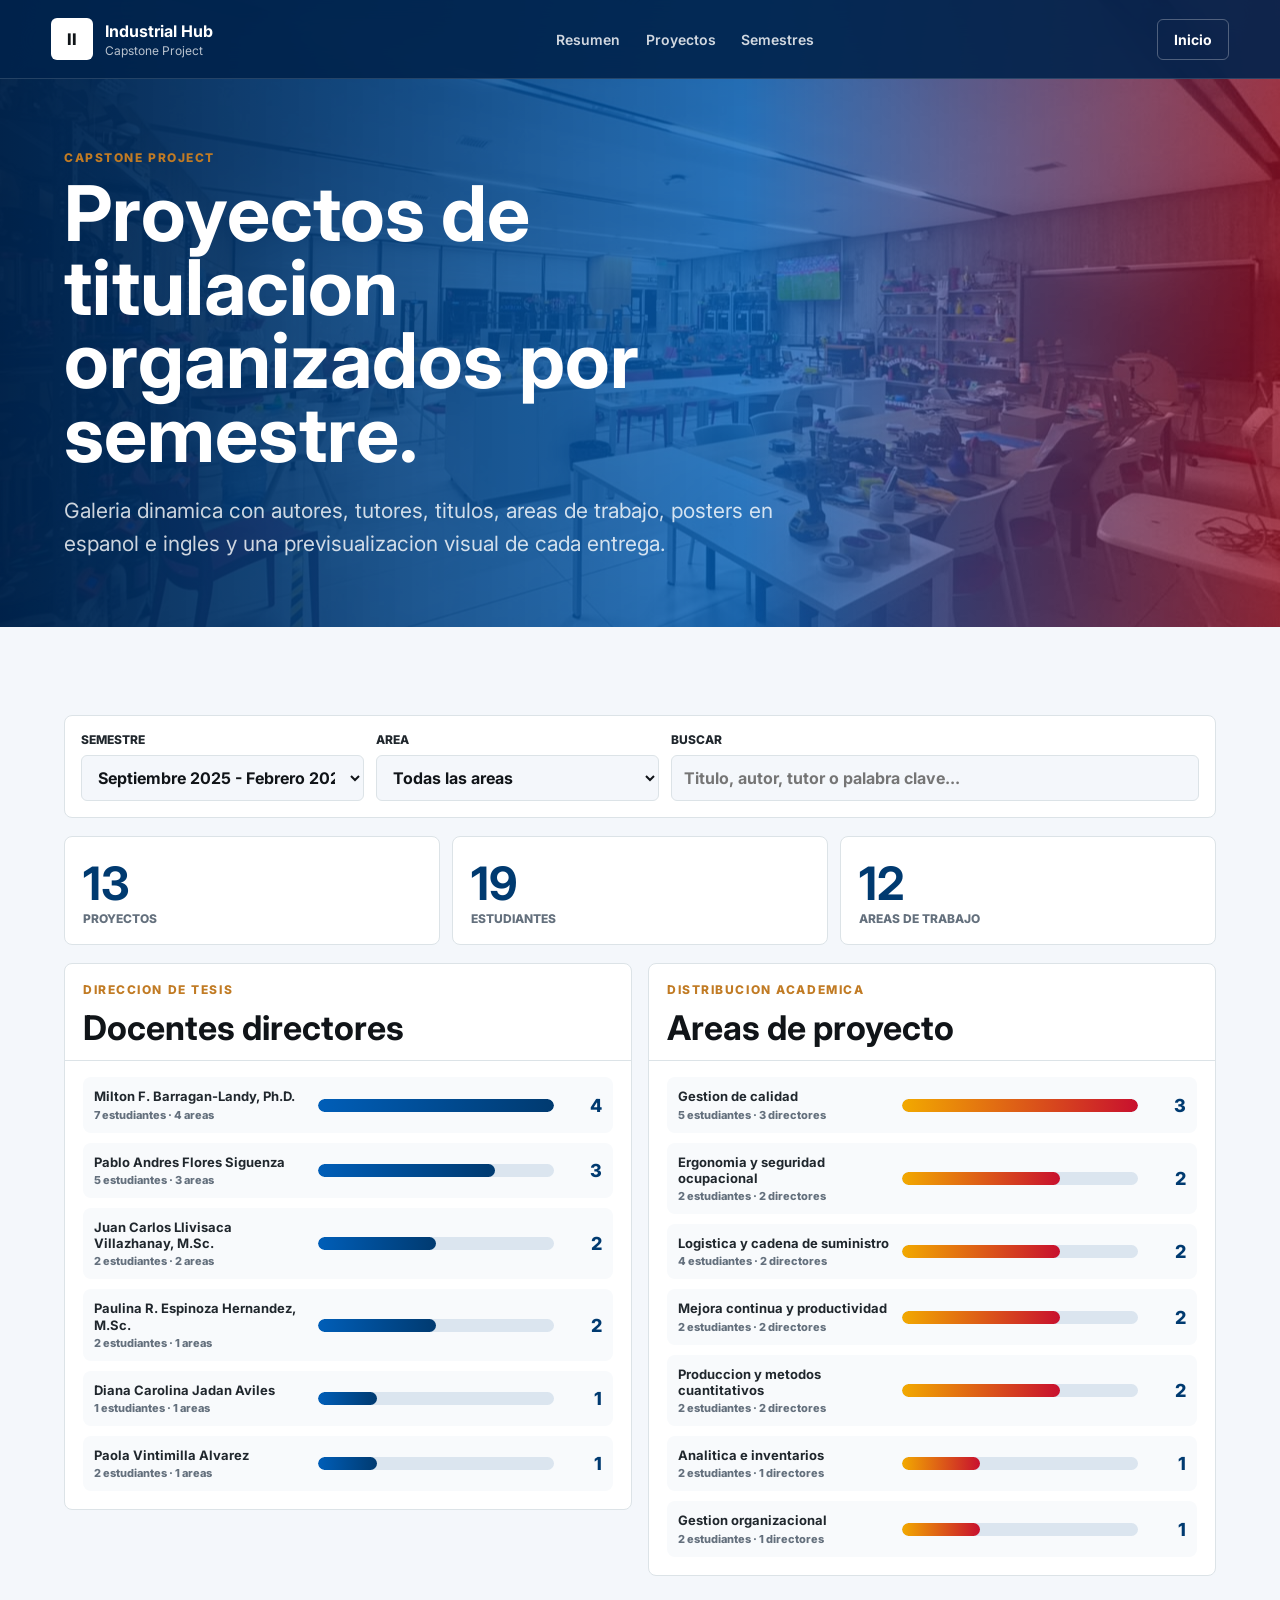
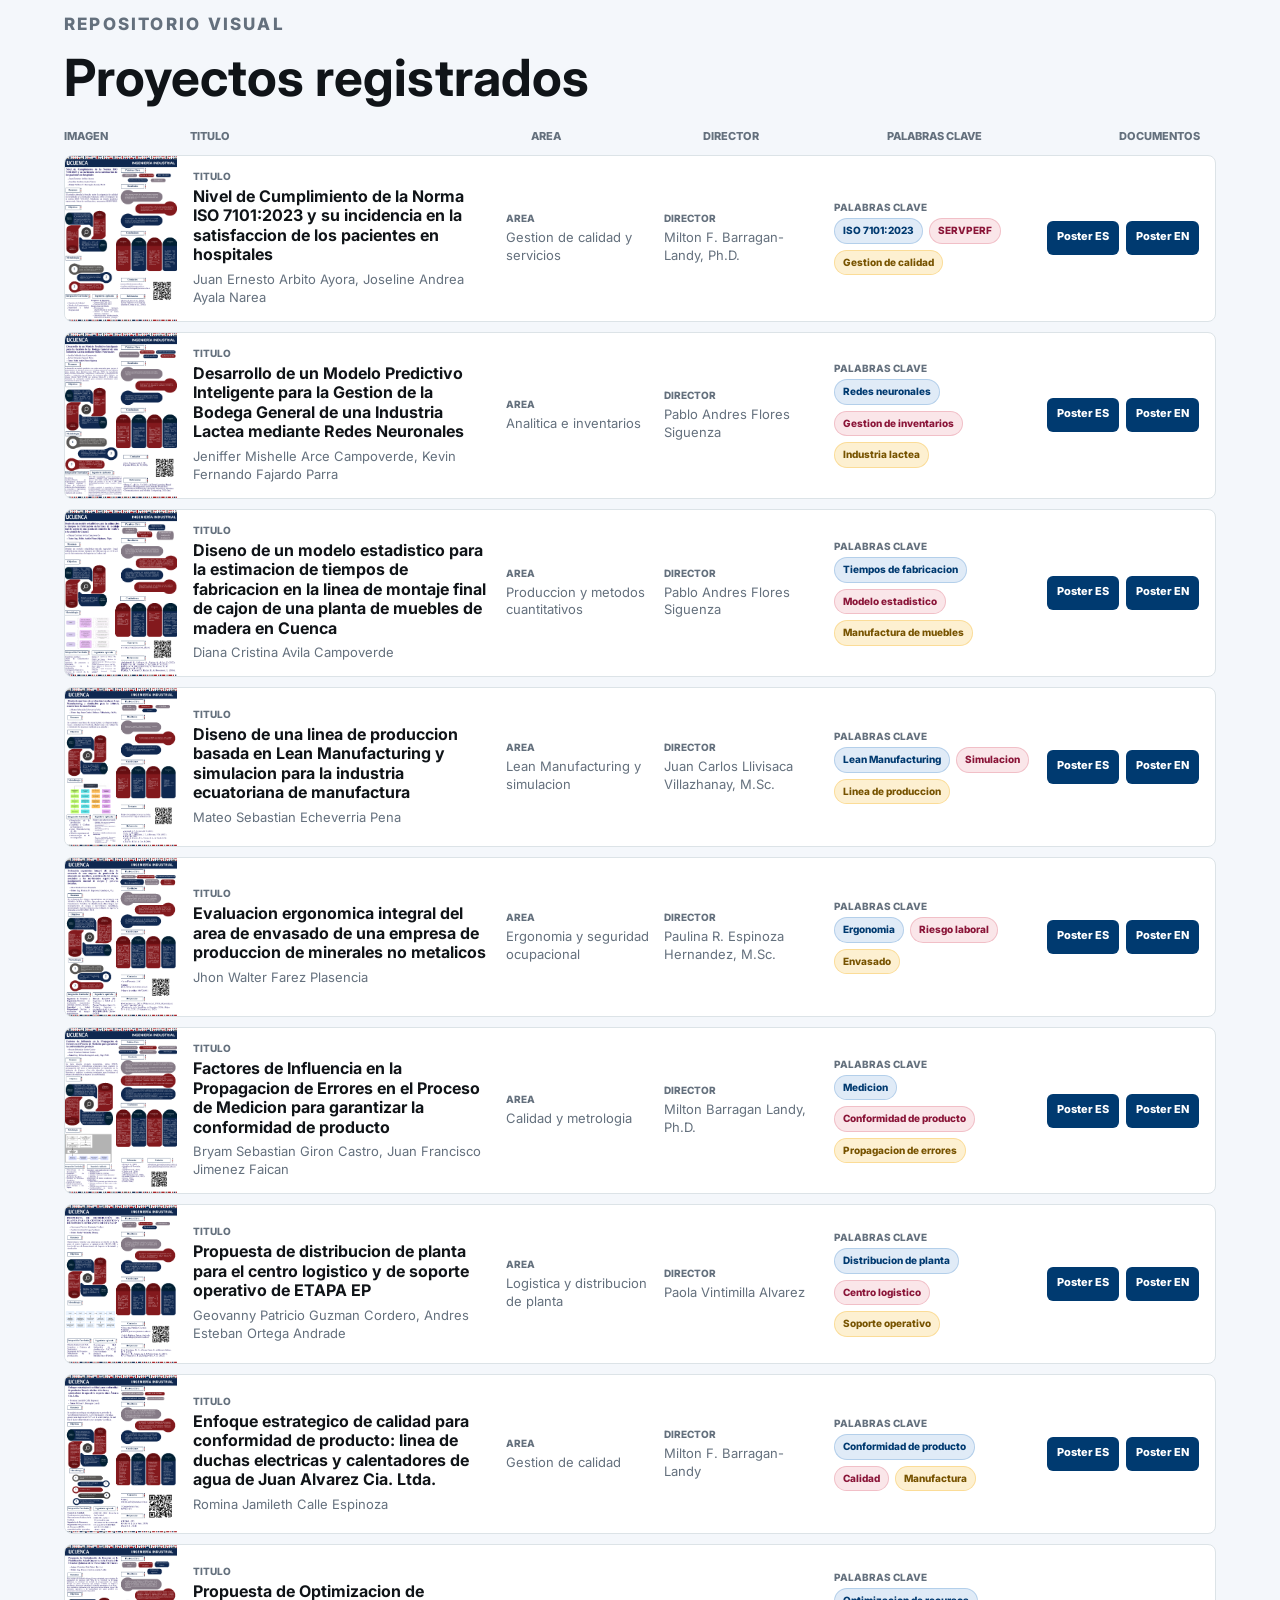
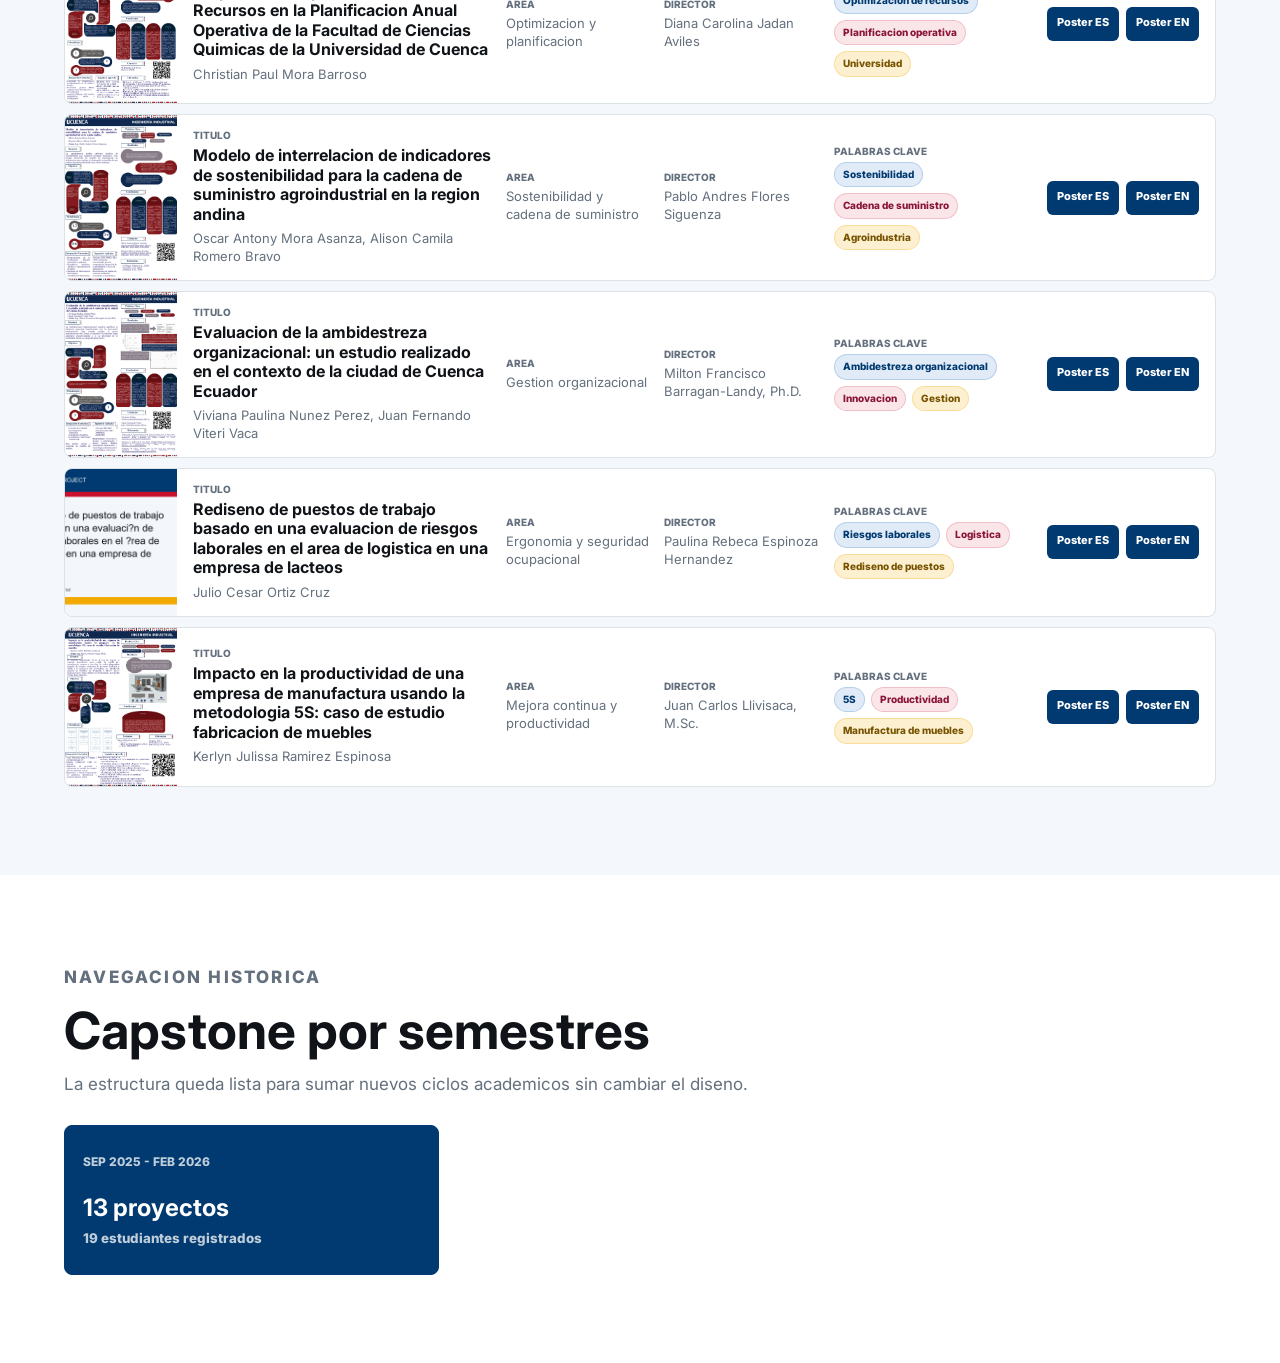
==== capstone.html @ a2d190fd "Add files via upload" ====
<!doctype html>
<html lang="es">
  <head>
    <meta charset="UTF-8" />
    <meta name="viewport" content="width=device-width, initial-scale=1.0" />
    <title>Capstone Project | Industrial Hub</title>
    <link rel="preconnect" href="https://fonts.googleapis.com" />
    <link rel="preconnect" href="https://fonts.gstatic.com" crossorigin />
    <link
      href="https://fonts.googleapis.com/css2?family=Inter:wght@400;500;600;700;800&display=swap"
      rel="stylesheet"
    />
    <link rel="stylesheet" href="styles.css" />
  </head>
  <body class="capstone-page">
    <header class="site-header capstone-header">
      <a class="brand" href="index.html" aria-label="Volver al inicio">
        <span class="brand-mark">II</span>
        <span>
          <strong>Industrial Hub</strong>
          <small>Capstone Project</small>
        </span>
      </a>

      <nav class="main-nav" aria-label="Navegacion de capstone">
        <a href="#resumen">Resumen</a>
        <a href="#proyectos">Proyectos</a>
        <a href="#semestres">Semestres</a>
      </nav>

      <a class="header-action" href="index.html">Inicio</a>
    </header>

    <main>
      <section class="capstone-hero" id="resumen">
        <div>
          <p class="kicker">Capstone Project</p>
          <h1>Proyectos de titulacion organizados por semestre.</h1>
          <p>
            Galeria dinamica con autores, tutores, titulos, areas de trabajo,
            posters en espanol e ingles y una previsualizacion visual de cada entrega.
          </p>
        </div>
      </section>

      <section class="capstone-section" id="proyectos">
        <div class="capstone-toolbar" aria-label="Filtros de Capstone Project">
          <label>
            <span>Semestre</span>
            <select id="capstoneSemester"></select>
          </label>
          <label>
            <span>Area</span>
            <select id="capstoneArea"></select>
          </label>
          <label>
            <span>Buscar</span>
            <input id="capstoneSearch" type="search" placeholder="Titulo, autor, tutor o palabra clave..." />
          </label>
        </div>

        <div class="capstone-metrics">
          <article>
            <strong id="capstoneProjectCount"></strong>
            <span>proyectos</span>
          </article>
          <article>
            <strong id="capstoneAuthorCount"></strong>
            <span>estudiantes</span>
          </article>
          <article>
            <strong id="capstoneAreaCount"></strong>
            <span>areas de trabajo</span>
          </article>
        </div>

        <article class="capstone-featured" id="capstoneFeatured"></article>

        <div class="section-heading compact">
          <p class="kicker">Repositorio visual</p>
          <h2>Proyectos registrados</h2>
        </div>
        <div class="capstone-grid" id="capstoneGrid"></div>
      </section>

      <section class="capstone-semesters-section" id="semestres">
        <div class="section-heading compact">
          <p class="kicker">Navegacion historica</p>
          <h2>Capstone por semestres</h2>
          <p>La estructura queda lista para sumar nuevos ciclos academicos sin cambiar el diseno.</p>
        </div>
        <div class="capstone-semester-rail" id="capstoneSemesters"></div>
      </section>
    </main>

    <dialog class="capstone-dialog" id="capstonePreviewDialog" aria-label="Previsualizacion de proyecto">
      <button type="button" class="capstone-dialog__close" id="capstonePreviewClose" aria-label="Cerrar">x</button>
      <img id="capstonePreviewImage" alt="" />
      <div>
        <h3 id="capstonePreviewTitle"></h3>
        <p id="capstonePreviewAuthors"></p>
        <div class="capstone-docs" id="capstonePreviewLinks"></div>
      </div>
    </dialog>

    <script src="capstone-data.js"></script>
    <script src="capstone-page.js"></script>
  </body>
</html>
---- styles.css ----
:root {
  --ink: #101418;
  --muted: #64707d;
  --line: #dce3e7;
  --paper: #f6f8f7;
  --white: #ffffff;
  --teal: #0f766e;
  --teal-dark: #0b4f4a;
  --amber: #c17b24;
  --graphite: #20272d;
  --shadow: 0 18px 55px rgba(11, 22, 30, 0.12);
}

* {
  box-sizing: border-box;
}

html {
  scroll-behavior: smooth;
}

body {
  margin: 0;
  font-family: Inter, system-ui, -apple-system, BlinkMacSystemFont, "Segoe UI", sans-serif;
  color: var(--ink);
  background: var(--paper);
}

a {
  color: inherit;
  text-decoration: none;
}

.site-header {
  position: fixed;
  z-index: 20;
  top: 0;
  left: 0;
  right: 0;
  display: flex;
  align-items: center;
  justify-content: space-between;
  gap: 24px;
  padding: 18px clamp(20px, 4vw, 56px);
  color: var(--white);
  background: rgba(12, 18, 22, 0.62);
  border-bottom: 1px solid rgba(255, 255, 255, 0.14);
  backdrop-filter: blur(18px);
}

.brand {
  display: inline-flex;
  align-items: center;
  gap: 12px;
  min-width: max-content;
}

.brand-mark {
  display: grid;
  place-items: center;
  width: 42px;
  height: 42px;
  font-weight: 800;
  color: var(--ink);
  background: var(--white);
  border-radius: 6px;
}

.brand strong,
.brand small {
  display: block;
}

.brand small {
  margin-top: 2px;
  color: rgba(255, 255, 255, 0.72);
  font-size: 12px;
}

.main-nav {
  display: flex;
  align-items: center;
  gap: clamp(14px, 2vw, 30px);
  font-size: 14px;
  font-weight: 600;
  color: rgba(255, 255, 255, 0.82);
}

.main-nav a:hover,
.header-action:hover {
  color: var(--white);
}

.header-action {
  padding: 11px 16px;
  border: 1px solid rgba(255, 255, 255, 0.28);
  border-radius: 6px;
  font-size: 14px;
  font-weight: 700;
}

.hero {
  position: relative;
  min-height: 92vh;
  display: grid;
  align-items: center;
  overflow: hidden;
  color: var(--white);
}

.hero-image,
.hero-overlay {
  position: absolute;
  inset: 0;
}

.hero-image {
  width: 100%;
  height: 100%;
  object-fit: cover;
}

.hero-overlay {
  background:
    linear-gradient(90deg, rgba(4, 10, 13, 0.92) 0%, rgba(9, 18, 21, 0.76) 42%, rgba(9, 18, 21, 0.2) 100%),
    linear-gradient(0deg, rgba(4, 10, 13, 0.55) 0%, rgba(4, 10, 13, 0) 42%);
}

.hero-content {
  position: relative;
  z-index: 2;
  width: min(760px, calc(100% - 40px));
  margin-left: clamp(20px, 7vw, 96px);
  padding-top: 84px;
}

.kicker {
  margin: 0 0 12px;
  color: var(--amber);
  font-size: 12px;
  font-weight: 800;
  letter-spacing: 0.13em;
  text-transform: uppercase;
}

h1,
h2,
h3,
p {
  margin-top: 0;
}

h1 {
  max-width: 720px;
  margin-bottom: 22px;
  font-size: clamp(44px, 6vw, 78px);
  line-height: 0.96;
  letter-spacing: 0;
}

.hero-copy {
  max-width: 620px;
  margin-bottom: 34px;
  color: rgba(255, 255, 255, 0.82);
  font-size: clamp(17px, 2vw, 21px);
  line-height: 1.6;
}

.search-panel {
  width: min(650px, 100%);
  padding: 18px;
  background: rgba(255, 255, 255, 0.12);
  border: 1px solid rgba(255, 255, 255, 0.2);
  border-radius: 8px;
  box-shadow: var(--shadow);
  backdrop-filter: blur(16px);
}

.search-panel label {
  display: block;
  margin-bottom: 10px;
  font-size: 13px;
  font-weight: 800;
  color: rgba(255, 255, 255, 0.76);
}

.search-row {
  display: grid;
  grid-template-columns: 1fr 52px;
  gap: 10px;
}

.search-row input,
.search-row button {
  min-height: 52px;
  border: 0;
  border-radius: 6px;
}

.search-row input {
  width: 100%;
  padding: 0 16px;
  color: var(--ink);
  font: inherit;
}

.search-row button {
  display: grid;
  place-items: center;
  color: var(--white);
  background: var(--teal);
  cursor: pointer;
}

.search-row button span {
  font-size: 27px;
  line-height: 1;
}

.metrics-band {
  display: grid;
  grid-template-columns: repeat(4, 1fr);
  background: var(--white);
  border-bottom: 1px solid var(--line);
}

.metrics-band article {
  padding: 28px clamp(18px, 3vw, 44px);
  border-right: 1px solid var(--line);
}

.metrics-band strong {
  display: block;
  margin-bottom: 6px;
  font-size: clamp(26px, 3vw, 38px);
}

.metrics-band span {
  color: var(--muted);
  font-size: 14px;
  font-weight: 600;
}

.section-wrap,
.faculty-section,
.areas-section,
.research-band,
.contribute {
  padding: clamp(70px, 9vw, 118px) clamp(20px, 5vw, 72px);
}

.section-heading {
  max-width: 760px;
  margin-bottom: 34px;
}

.section-heading.compact {
  margin-bottom: 26px;
}

.section-heading h2,
.research-band h2,
.contribute h2 {
  margin-bottom: 14px;
  font-size: clamp(32px, 4vw, 54px);
  line-height: 1.02;
  letter-spacing: 0;
}

.section-heading p,
.research-band p {
  color: var(--muted);
  font-size: 17px;
  line-height: 1.7;
}

.filter-bar {
  display: flex;
  flex-wrap: wrap;
  gap: 10px;
  margin-bottom: 24px;
}

.filter {
  min-height: 42px;
  padding: 0 16px;
  color: var(--graphite);
  background: var(--white);
  border: 1px solid var(--line);
  border-radius: 6px;
  font: inherit;
  font-weight: 700;
  cursor: pointer;
}

.filter.active {
  color: var(--white);
  background: var(--teal-dark);
  border-color: var(--teal-dark);
}

.resource-grid {
  display: grid;
  grid-template-columns: repeat(3, minmax(0, 1fr));
  gap: 18px;
}

.resource-card,
.timeline article {
  background: var(--white);
  border: 1px solid var(--line);
  border-radius: 8px;
}

.resource-card {
  display: flex;
  flex-direction: column;
  min-height: 258px;
  padding: 22px;
  transition: transform 160ms ease, box-shadow 160ms ease;
}

.resource-card:hover {
  transform: translateY(-3px);
  box-shadow: var(--shadow);
}

.resource-meta {
  display: flex;
  justify-content: space-between;
  gap: 10px;
  margin-bottom: 22px;
  color: var(--muted);
  font-size: 12px;
  font-weight: 800;
  text-transform: uppercase;
}

.resource-card h3 {
  margin-bottom: 12px;
  font-size: 21px;
  line-height: 1.2;
}

.resource-card p {
  margin-bottom: 22px;
  color: var(--muted);
  line-height: 1.55;
}

.resource-card a {
  margin-top: auto;
  color: var(--teal-dark);
  font-weight: 800;
}

.areas-section {
  background: #172027;
  color: var(--white);
}

.areas-section .section-heading > p:not(.kicker) {
  max-width: 820px;
  color: rgba(255, 255, 255, 0.72);
}

.areas-section .kicker {
  color: var(--amber);
}

.areas-shell {
  display: grid;
  grid-template-columns: minmax(250px, 0.34fr) minmax(0, 1fr);
  gap: 18px;
  align-items: stretch;
}

.area-tabs {
  display: grid;
  gap: 10px;
}

.area-tab {
  display: grid;
  grid-template-columns: 42px 1fr;
  gap: 4px 12px;
  align-items: center;
  min-height: 72px;
  padding: 14px;
  color: rgba(255, 255, 255, 0.72);
  background: rgba(255, 255, 255, 0.06);
  border: 1px solid rgba(255, 255, 255, 0.13);
  border-radius: 8px;
  font: inherit;
  text-align: left;
  cursor: pointer;
}

.area-tab span {
  grid-row: span 2;
  display: grid;
  place-items: center;
  width: 42px;
  height: 42px;
  color: var(--ink);
  background: var(--amber);
  border-radius: 6px;
  font-weight: 800;
}

.area-tab strong {
  color: var(--white);
  font-size: 14px;
  line-height: 1.2;
}

.area-tab small {
  color: rgba(255, 255, 255, 0.58);
  font-size: 12px;
  font-weight: 800;
}

.area-tab[aria-pressed="true"] {
  background: var(--white);
  border-color: var(--white);
}

.area-tab[aria-pressed="true"] strong {
  color: var(--ink);
}

.area-tab[aria-pressed="true"] small {
  color: var(--muted);
}

.area-tab--blue span,
.area-overview-card--blue > span {
  background: #9cc3e6;
}

.area-tab--green span,
.area-overview-card--green > span {
  background: #93c47d;
}

.area-detail {
  min-height: 100%;
  padding: clamp(22px, 3vw, 34px);
  color: var(--ink);
  background: var(--white);
  border-radius: 8px;
  box-shadow: var(--shadow);
}

.area-detail__header {
  display: grid;
  grid-template-columns: 58px 1fr;
  gap: 18px;
  align-items: start;
  margin-bottom: 22px;
}

.area-detail__header > span {
  display: grid;
  place-items: center;
  width: 58px;
  height: 58px;
  color: var(--white);
  background: var(--teal-dark);
  border-radius: 8px;
  font-size: 20px;
  font-weight: 800;
}

.area-detail h3 {
  margin-bottom: 10px;
  font-size: clamp(27px, 3vw, 42px);
  line-height: 1.05;
}

.area-detail p {
  margin-bottom: 0;
  color: var(--muted);
  font-size: 16px;
  line-height: 1.6;
}

.area-stats {
  display: grid;
  grid-template-columns: repeat(2, minmax(0, 1fr));
  gap: 12px;
  margin-bottom: 24px;
}

.area-stats div {
  padding: 16px;
  background: var(--paper);
  border: 1px solid var(--line);
  border-radius: 8px;
}

.area-stats strong,
.area-stats span {
  display: block;
}

.area-stats strong {
  margin-bottom: 4px;
  font-size: 30px;
}

.area-stats span {
  color: var(--muted);
  font-size: 13px;
  font-weight: 800;
  text-transform: uppercase;
}

.area-content-grid {
  display: grid;
  grid-template-columns: minmax(0, 1.15fr) minmax(240px, 0.85fr);
  gap: 16px;
}

.area-panel {
  padding: 18px;
  background: var(--paper);
  border: 1px solid var(--line);
  border-radius: 8px;
}

.area-panel h4 {
  margin: 0 0 14px;
  font-size: 14px;
  text-transform: uppercase;
}

.course-list {
  display: grid;
  gap: 9px;
  max-height: 420px;
  overflow: auto;
  padding-right: 4px;
}

.course-item {
  display: grid;
  grid-template-columns: 74px 1fr;
  gap: 10px;
  align-items: center;
  padding: 12px;
  background: var(--white);
  border: 1px solid var(--line);
  border-radius: 6px;
}

.course-item span {
  color: var(--teal-dark);
  font-size: 12px;
  font-weight: 800;
  text-transform: uppercase;
}

.course-item strong {
  font-size: 14px;
  line-height: 1.3;
}

.teacher-list {
  display: flex;
  flex-wrap: wrap;
  gap: 9px;
}

.teacher-chip {
  padding: 9px 11px;
  color: var(--teal-dark);
  background: rgba(15, 118, 110, 0.1);
  border: 1px solid rgba(15, 118, 110, 0.18);
  border-radius: 999px;
  font-size: 13px;
  font-weight: 800;
}

.areas-overview {
  display: grid;
  grid-template-columns: repeat(3, minmax(0, 1fr));
  gap: 14px;
  margin-top: 18px;
}

.area-overview-card {
  min-height: 190px;
  padding: 20px;
  color: var(--white);
  background: rgba(255, 255, 255, 0.06);
  border: 1px solid rgba(255, 255, 255, 0.13);
  border-radius: 8px;
}

.area-overview-card > span {
  display: grid;
  place-items: center;
  width: 40px;
  height: 40px;
  margin-bottom: 24px;
  color: var(--ink);
  background: var(--amber);
  border-radius: 6px;
  font-weight: 800;
}

.area-overview-card h3 {
  margin-bottom: 10px;
  font-size: 20px;
  line-height: 1.2;
}

.area-overview-card p {
  margin-bottom: 0;
  color: rgba(255, 255, 255, 0.68);
  font-size: 14px;
  line-height: 1.55;
}

.abet-section {
  padding: clamp(70px, 9vw, 118px) clamp(20px, 5vw, 72px);
  background: var(--white);
}

.abet-section .section-heading > p:not(.kicker) {
  max-width: 820px;
  color: var(--muted);
}

.abet-shell {
  display: grid;
  grid-template-columns: minmax(250px, 0.32fr) minmax(0, 1fr);
  gap: 18px;
  align-items: stretch;
}

.abet-list {
  display: grid;
  gap: 10px;
}

.abet-item {
  display: grid;
  grid-template-columns: 52px 1fr;
  gap: 4px 12px;
  align-items: center;
  min-height: 74px;
  padding: 14px;
  color: var(--graphite);
  background: var(--paper);
  border: 1px solid var(--line);
  border-radius: 8px;
  font: inherit;
  text-align: left;
  cursor: pointer;
}

.abet-item span {
  grid-row: span 2;
  display: grid;
  place-items: center;
  width: 52px;
  height: 44px;
  color: var(--white);
  background: var(--graphite);
  border-radius: 6px;
  font-weight: 800;
}

.abet-item strong {
  font-size: 15px;
  line-height: 1.2;
}

.abet-item small {
  color: var(--muted);
  font-size: 12px;
  font-weight: 800;
}

.abet-item[aria-pressed="true"] {
  color: var(--white);
  background: var(--teal-dark);
  border-color: var(--teal-dark);
}

.abet-item[aria-pressed="true"] span {
  color: var(--ink);
  background: var(--amber);
}

.abet-item[aria-pressed="true"] small {
  color: rgba(255, 255, 255, 0.72);
}

.abet-detail {
  min-height: 100%;
  padding: clamp(22px, 3vw, 34px);
  background: var(--paper);
  border: 1px solid var(--line);
  border-radius: 8px;
}

.abet-detail__eyebrow {
  width: fit-content;
  margin-bottom: 16px;
  padding: 8px 11px;
  color: var(--white);
  background: var(--teal-dark);
  border-radius: 6px;
  font-size: 13px;
  font-weight: 800;
}

.abet-detail h3 {
  margin-bottom: 12px;
  font-size: clamp(30px, 4vw, 52px);
  line-height: 1;
}

.abet-detail > p {
  max-width: 980px;
  margin-bottom: 22px;
  color: var(--muted);
  font-size: 17px;
  line-height: 1.65;
}

.abet-meter {
  display: flex;
  align-items: center;
  justify-content: space-between;
  gap: 16px;
  margin-bottom: 18px;
  padding: 16px 18px;
  color: var(--white);
  background: var(--graphite);
  border-radius: 8px;
}

.abet-meter span {
  font-size: 13px;
  font-weight: 800;
  text-transform: uppercase;
}

.abet-meter strong {
  font-size: 34px;
}

.abet-outcomes {
  display: grid;
  grid-template-columns: repeat(2, minmax(0, 1fr));
  gap: 12px;
}

.abet-outcome-card {
  min-height: 150px;
  padding: 18px;
  background: var(--white);
  border: 1px solid var(--line);
  border-radius: 8px;
}

.abet-outcome-card span {
  display: block;
  margin-bottom: 18px;
  color: var(--amber);
  font-weight: 800;
}

.abet-outcome-card p {
  margin-bottom: 0;
  color: var(--graphite);
  line-height: 1.55;
}

.abet-summary-grid {
  display: grid;
  grid-template-columns: repeat(7, minmax(0, 1fr));
  gap: 10px;
  margin-top: 18px;
}

.abet-summary-card {
  min-height: 142px;
  padding: 16px;
  background: var(--paper);
  border: 1px solid var(--line);
  border-radius: 8px;
}

.abet-summary-card span {
  display: block;
  margin-bottom: 18px;
  color: var(--teal-dark);
  font-weight: 800;
}

.abet-summary-card h3 {
  margin-bottom: 8px;
  font-size: 16px;
  line-height: 1.2;
}

.abet-summary-card p {
  margin-bottom: 0;
  color: var(--muted);
  font-size: 13px;
  font-weight: 700;
  line-height: 1.35;
}

.assessment-section {
  padding: clamp(70px, 9vw, 118px) clamp(20px, 5vw, 72px);
  background: #f3f6fb;
}

.assessment-page {
  --teal: #005eb8;
  --teal-dark: #003a70;
  --amber: #f2a900;
  --abet-red: #c8102e;
  --paper: #f3f6fb;
  --line: #d7e0ea;
  background: #f3f6fb;
}

.assessment-header {
  background: rgba(0, 35, 76, 0.9);
}

.assessment-hero {
  min-height: 56vh;
  display: grid;
  align-items: end;
  padding: 150px clamp(20px, 5vw, 72px) 64px;
  color: var(--white);
  background:
    linear-gradient(90deg, rgba(0, 35, 76, 0.96), rgba(0, 94, 184, 0.78) 58%, rgba(200, 16, 46, 0.62)),
    url("assets/industrial-lab-hero.png") center / cover;
}

.assessment-hero > div {
  max-width: 980px;
}

.assessment-hero h1 {
  max-width: 900px;
  margin-bottom: 20px;
}

.assessment-hero p:not(.kicker) {
  max-width: 760px;
  margin-bottom: 0;
  color: rgba(255, 255, 255, 0.78);
  font-size: clamp(17px, 2vw, 21px);
  line-height: 1.6;
}

.assessment-page-section {
  padding-top: clamp(34px, 5vw, 56px);
}

.assessment-page .assessment-toolbar {
  grid-template-columns: repeat(4, minmax(0, 1fr));
}

.assessment-dashboard--wide {
  grid-template-columns: minmax(0, 1fr) minmax(320px, 0.38fr);
}

.assessment-section .section-heading > p:not(.kicker) {
  max-width: 860px;
  color: var(--muted);
}

.assessment-toolbar {
  display: grid;
  grid-template-columns: repeat(3, minmax(0, 1fr));
  gap: 12px;
  margin-bottom: 18px;
  padding: 16px;
  background: var(--white);
  border: 1px solid var(--line);
  border-radius: 8px;
}

.assessment-toolbar label {
  display: grid;
  gap: 8px;
}

.assessment-toolbar span {
  color: var(--graphite);
  font-size: 12px;
  font-weight: 800;
  text-transform: uppercase;
}

.assessment-toolbar select {
  width: 100%;
  min-height: 46px;
  padding: 0 12px;
  color: var(--ink);
  background: var(--paper);
  border: 1px solid var(--line);
  border-radius: 6px;
  font: inherit;
  font-weight: 700;
}

.assessment-dashboard {
  display: grid;
  grid-template-columns: minmax(0, 1fr) minmax(300px, 0.42fr);
  gap: 18px;
  align-items: start;
}

.assessment-main-card,
.assessment-pi-card,
.assessment-table-wrap {
  background: var(--white);
  border: 1px solid var(--line);
  border-radius: 8px;
}

.assessment-main-card,
.assessment-pi-card {
  padding: clamp(20px, 3vw, 30px);
}

.assessment-card__header {
  display: grid;
  grid-template-columns: 72px 1fr;
  gap: 18px;
  align-items: start;
  margin-bottom: 22px;
}

.assessment-card__header > span {
  display: grid;
  place-items: center;
  min-height: 58px;
  color: var(--white);
  background: var(--graphite);
  border-radius: 8px;
  font-size: 18px;
  font-weight: 800;
}

.assessment-card__header h3 {
  margin-bottom: 10px;
  font-size: clamp(28px, 4vw, 50px);
  line-height: 1;
}

.assessment-card__header p {
  margin-bottom: 0;
  color: var(--muted);
  font-size: 16px;
  line-height: 1.6;
}

.assessment-kpis {
  display: grid;
  grid-template-columns: repeat(4, minmax(0, 1fr));
  gap: 10px;
  margin-bottom: 18px;
}

.assessment-kpis div {
  padding: 16px;
  background: var(--paper);
  border: 1px solid var(--line);
  border-radius: 8px;
}

.assessment-kpis strong,
.assessment-kpis span {
  display: block;
}

.assessment-kpis strong {
  margin-bottom: 4px;
  color: var(--teal-dark);
  font-size: clamp(24px, 3vw, 34px);
}

.assessment-kpis span {
  color: var(--muted);
  font-size: 12px;
  font-weight: 800;
  text-transform: uppercase;
}

.assessment-levels {
  display: grid;
  gap: 10px;
}

.assessment-level-card {
  display: grid;
  grid-template-columns: minmax(160px, 0.35fr) minmax(0, 1fr) 56px;
  gap: 14px;
  align-items: center;
  padding: 14px;
  background: var(--paper);
  border: 1px solid var(--line);
  border-radius: 8px;
}

.assessment-level-card div:first-child {
  display: grid;
  gap: 4px;
}

.assessment-level-card span {
  color: var(--muted);
  font-size: 12px;
  font-weight: 800;
  text-transform: uppercase;
}

.assessment-level-card strong {
  font-size: 24px;
}

.assessment-level-card small {
  color: var(--graphite);
  font-weight: 800;
  text-align: right;
}

.assessment-bar {
  overflow: hidden;
  height: 12px;
  background: #dbe5e3;
  border-radius: 999px;
}

.assessment-bar span {
  display: block;
  height: 100%;
  background: var(--teal);
  border-radius: inherit;
}

.assessment-pi-card .kicker {
  margin-bottom: 16px;
}

#assessmentPiList {
  display: grid;
  gap: 10px;
}

.assessment-pi-item {
  display: grid;
  grid-template-columns: 54px 68px;
  gap: 8px 12px;
  width: 100%;
  padding: 14px;
  color: var(--ink);
  background: var(--paper);
  border: 1px solid var(--line);
  border-radius: 8px;
  font: inherit;
  text-align: left;
  cursor: pointer;
}

.assessment-pi-item > span {
  color: var(--teal-dark);
  font-weight: 800;
}

.assessment-pi-item > strong {
  justify-self: end;
  color: var(--graphite);
}

.assessment-pi-item p {
  grid-column: 1 / -1;
  margin-bottom: 0;
  color: var(--muted);
  font-size: 14px;
  line-height: 1.45;
}

.assessment-pi-item small {
  grid-column: 1 / -1;
  color: var(--teal-dark);
  font-size: 12px;
  font-weight: 800;
}

.assessment-pi-item[aria-pressed="true"] {
  background: var(--teal-dark);
  border-color: var(--teal-dark);
}

.assessment-pi-item[aria-pressed="true"] > span,
.assessment-pi-item[aria-pressed="true"] > strong,
.assessment-pi-item[aria-pressed="true"] small {
  color: var(--white);
}

.assessment-pi-item[aria-pressed="true"] p {
  color: rgba(255, 255, 255, 0.72);
}

.assessment-table-wrap {
  margin-top: 18px;
  padding: clamp(20px, 3vw, 30px);
}

.assessment-table {
  display: grid;
  gap: 8px;
}

.assessment-stat-head,
.assessment-stat-row {
  display: grid;
  grid-template-columns: 0.7fr repeat(5, minmax(90px, 1fr));
  gap: 10px;
  align-items: center;
}

.assessment-stat-head {
  padding: 0 14px 6px;
  color: var(--muted);
  font-size: 12px;
  font-weight: 800;
  text-transform: uppercase;
}

.assessment-stat-row {
  padding: 14px;
  background: var(--paper);
  border: 1px solid var(--line);
  border-radius: 8px;
}

.assessment-stat-row strong {
  color: var(--teal-dark);
}

.assessment-stat-row span {
  font-weight: 700;
}

.assessment-subjects {
  margin-top: 18px;
  padding: clamp(20px, 3vw, 30px);
  background: var(--white);
  border: 1px solid var(--line);
  border-radius: 8px;
}

.assessment-cycle-wrap,
.assessment-rankings {
  margin-top: 18px;
  padding: clamp(20px, 3vw, 30px);
  background: var(--white);
  border: 1px solid var(--line);
  border-radius: 8px;
}

.subject-grid {
  display: flex;
  flex-wrap: wrap;
  gap: 10px;
}

.subject-chip,
.subject-empty {
  padding: 12px 14px;
  background: var(--paper);
  border: 1px solid var(--line);
  border-radius: 8px;
  font-weight: 800;
}

.subject-chip {
  color: var(--teal-dark);
}

.subject-empty {
  width: 100%;
  color: var(--muted);
}

.cycle-grid {
  display: grid;
  grid-template-columns: repeat(4, minmax(0, 1fr));
  gap: 12px;
}

.cycle-card {
  min-height: 190px;
  padding: 16px;
  background: var(--paper);
  border: 1px solid var(--line);
  border-radius: 8px;
}

.cycle-card > span {
  display: block;
  margin-bottom: 18px;
  color: var(--muted);
  font-size: 12px;
  font-weight: 800;
  text-transform: uppercase;
}

.cycle-card strong {
  display: block;
  margin-bottom: 12px;
  color: var(--teal-dark);
  font-size: 34px;
}

.cycle-card p {
  margin: 12px 0 8px;
  color: var(--graphite);
  font-weight: 800;
}

.cycle-card small {
  color: var(--muted);
  line-height: 1.4;
}

.ranking-panels {
  display: grid;
  grid-template-columns: repeat(2, minmax(0, 1fr));
  gap: 16px;
  margin-bottom: 18px;
}

.ranking-panels > article {
  padding: 18px;
  background: var(--paper);
  border: 1px solid var(--line);
  border-radius: 8px;
}

.ranking-panels h3,
.area-ranking-card h3 {
  margin-bottom: 14px;
  font-size: 19px;
}

.ranking-card {
  padding: 12px 0;
  border-top: 1px solid var(--line);
}

.ranking-card__trigger {
  display: grid;
  grid-template-columns: 42px 1fr 68px;
  gap: 12px;
  align-items: start;
  width: 100%;
  padding: 0;
  color: inherit;
  background: transparent;
  border: 0;
  font: inherit;
  text-align: left;
  cursor: pointer;
}

.ranking-card:first-child {
  border-top: 0;
  padding-top: 0;
}

.ranking-card__trigger > span {
  display: grid;
  place-items: center;
  width: 38px;
  height: 38px;
  color: var(--white);
  background: var(--teal-dark);
  border-radius: 6px;
  font-weight: 800;
}

.ranking-card__trigger strong {
  display: block;
  margin-bottom: 5px;
}

.ranking-card__trigger p {
  margin-bottom: 0;
  color: var(--muted);
  font-size: 13px;
  line-height: 1.4;
}

.ranking-card__trigger em {
  color: var(--teal-dark);
  font-style: normal;
  font-weight: 800;
  text-align: right;
}

.ranking-card__details {
  margin-top: 12px;
  padding: 14px;
  background: var(--white);
  border: 1px solid var(--line);
  border-radius: 8px;
}

.ranking-detail-kpis {
  display: grid;
  grid-template-columns: repeat(3, minmax(0, 1fr));
  gap: 8px;
  margin-bottom: 12px;
}

.ranking-detail-kpis span {
  padding: 10px;
  color: var(--muted);
  background: var(--paper);
  border-radius: 6px;
  font-size: 12px;
  font-weight: 800;
}

.ranking-detail-kpis strong {
  display: block;
  color: var(--teal-dark);
  font-size: 20px;
}

.ranking-level-list {
  display: grid;
  gap: 8px;
}

.ranking-level-list > div {
  display: grid;
  grid-template-columns: 110px 1fr 92px;
  gap: 10px;
  align-items: center;
}

.ranking-level-list span,
.ranking-level-list strong {
  font-size: 12px;
  font-weight: 800;
}

.ranking-level-list span {
  color: var(--muted);
}

.ranking-level-list strong {
  color: var(--graphite);
  text-align: right;
}

.ranking-pi-list {
  display: flex;
  flex-wrap: wrap;
  gap: 8px;
  margin-top: 12px;
}

.ranking-pi-list span {
  padding: 7px 9px;
  color: var(--teal-dark);
  background: rgba(15, 118, 110, 0.1);
  border-radius: 999px;
  font-size: 12px;
  font-weight: 800;
}

.area-ranking-list {
  display: grid;
  grid-template-columns: repeat(2, minmax(0, 1fr));
  gap: 12px;
}

.area-ranking-card {
  padding: 18px;
  background: var(--paper);
  border: 1px solid var(--line);
  border-radius: 8px;
}

.area-ranking-card div {
  padding-top: 12px;
  border-top: 1px solid var(--line);
}

.area-ranking-card div + div {
  margin-top: 12px;
}

.area-ranking-card strong {
  display: block;
  margin-bottom: 6px;
  color: var(--teal-dark);
}

.area-ranking-card p {
  margin-bottom: 0;
  color: var(--muted);
  line-height: 1.5;
}

.area-improvement-list {
  display: grid;
  grid-template-columns: repeat(2, minmax(0, 1fr));
  gap: 14px;
}

.area-improvement-card {
  padding: 18px;
  background: var(--paper);
  border: 1px solid var(--line);
  border-radius: 8px;
}

.area-improvement-card__top {
  display: grid;
  grid-template-columns: 1fr auto;
  gap: 8px 14px;
  align-items: start;
  margin-bottom: 14px;
}

.area-improvement-card__top > span {
  grid-column: 1 / -1;
  color: var(--muted);
  font-size: 12px;
  font-weight: 800;
  text-transform: uppercase;
}

.area-improvement-card__top strong {
  font-size: 21px;
  line-height: 1.15;
}

.area-improvement-card__top em {
  color: var(--abet-red);
  font-size: 28px;
  font-style: normal;
  font-weight: 800;
}

.area-improvement-stats {
  display: grid;
  grid-template-columns: repeat(3, minmax(0, 1fr));
  gap: 8px;
  margin-bottom: 12px;
}

.area-improvement-stats span {
  padding: 10px;
  color: var(--muted);
  background: var(--white);
  border: 1px solid var(--line);
  border-radius: 6px;
  font-size: 12px;
  font-weight: 800;
}

.area-improvement-stats strong {
  display: block;
  color: var(--teal-dark);
  font-size: 20px;
}

.area-improvement-bar {
  margin-bottom: 14px;
}

.area-subject-box {
  padding: 14px;
  background: var(--white);
  border: 1px solid var(--line);
  border-radius: 8px;
}

.area-subject-box p {
  margin-bottom: 10px;
  color: var(--graphite);
  font-size: 12px;
  font-weight: 800;
  text-transform: uppercase;
}

.area-subject-box > div {
  display: flex;
  flex-wrap: wrap;
  gap: 8px;
}

.area-subject-bubble {
  display: inline-flex;
  align-items: center;
  gap: 7px;
  min-height: 34px;
  padding: 8px 11px;
  color: var(--teal-dark);
  background: rgba(0, 94, 184, 0.08);
  border: 1px solid rgba(0, 94, 184, 0.18);
  border-radius: 999px;
  font: inherit;
  font-size: 12px;
  font-weight: 800;
}

.area-subject-bubble small {
  color: var(--abet-red);
  font-size: 11px;
}

.comparison-table {
  display: grid;
  gap: 8px;
}

.comparison-head,
.comparison-row {
  display: grid;
  grid-template-columns: 0.5fr 1fr 1fr 0.7fr minmax(260px, 1.6fr);
  gap: 10px;
  align-items: start;
}

.comparison-head {
  padding: 0 14px 6px;
  color: var(--muted);
  font-size: 12px;
  font-weight: 800;
  text-transform: uppercase;
}

.comparison-row {
  padding: 14px;
  background: var(--paper);
  border: 1px solid var(--line);
  border-radius: 8px;
}

.comparison-row strong {
  color: var(--teal-dark);
}

.comparison-row span {
  font-weight: 800;
}

.comparison-row p {
  margin-bottom: 0;
  color: var(--muted);
  font-size: 13px;
  line-height: 1.45;
}

.comparison-head--historic,
.comparison-row--historic {
  grid-template-columns: 0.45fr repeat(5, minmax(120px, 1fr)) 0.7fr minmax(240px, 1.35fr);
}

.assessment-charts {
  margin-top: 18px;
  padding: clamp(20px, 3vw, 30px);
  background: var(--white);
  border: 1px solid var(--line);
  border-radius: 8px;
}

.chart-grid {
  display: grid;
  grid-template-columns: repeat(2, minmax(0, 1fr));
  gap: 16px;
}

.chart-card {
  padding: 18px;
  background: var(--paper);
  border: 1px solid var(--line);
  border-radius: 8px;
}

.chart-card--wide {
  grid-column: 1 / -1;
}

.chart-card h3 {
  margin-bottom: 14px;
  font-size: 19px;
}

.chart-card svg {
  width: 100%;
  height: auto;
  display: block;
  overflow: visible;
}

.chart-card svg line {
  stroke: #7d8ea3;
  stroke-width: 1.5;
}

.chart-card svg .grid {
  stroke: rgba(0, 58, 112, 0.13);
  stroke-width: 1;
}

.chart-card svg text {
  fill: var(--muted);
  font-size: 12px;
  font-weight: 700;
}

.chart-legend {
  display: flex;
  flex-wrap: wrap;
  gap: 9px 14px;
  margin-top: 12px;
}

.chart-legend span {
  display: inline-flex;
  align-items: center;
  gap: 6px;
  color: var(--graphite);
  font-size: 12px;
  font-weight: 800;
}

.chart-legend i {
  width: 12px;
  height: 12px;
  border-radius: 999px;
}

.chart-empty {
  margin-bottom: 0;
  color: var(--muted);
  font-weight: 800;
}

.so-score-note {
  display: flex;
  align-items: center;
  justify-content: space-between;
  gap: 14px;
  margin-bottom: 16px;
  padding: 14px;
  color: var(--white);
  background: var(--teal-dark);
  border-radius: 8px;
}

.so-score-note strong,
.so-score-note span {
  display: block;
}

.so-score-note span {
  color: rgba(255, 255, 255, 0.74);
  font-size: 13px;
  font-weight: 800;
}

.so-score-bars {
  display: grid;
  gap: 10px;
}

.so-score-row {
  display: grid;
  grid-template-columns: 58px minmax(0, 1fr) 64px minmax(170px, 0.42fr);
  gap: 12px;
  align-items: center;
  padding: 12px;
  background: var(--white);
  border: 1px solid var(--line);
  border-radius: 8px;
}

.so-score-row > span,
.so-score-row strong,
.so-score-row small {
  font-weight: 800;
}

.so-score-row > span {
  color: var(--teal-dark);
}

.so-score-row small {
  color: var(--muted);
  font-size: 12px;
}

.so-score-track {
  overflow: hidden;
  height: 14px;
  background: #d7e0ea;
  border-radius: 999px;
}

.so-score-track i {
  display: block;
  height: 100%;
  border-radius: inherit;
}

.so-score-row.is-low .so-score-track i {
  background: var(--abet-red);
}

.so-score-row.is-mid .so-score-track i {
  background: var(--amber);
}

.so-score-row.is-high .so-score-track i {
  background: var(--teal);
}

.faculty-page {
  --faculty-blue: #003a70;
  --faculty-light: #005eb8;
  --faculty-red: #c8102e;
  --faculty-gold: #f2a900;
  background: #f4f7fb;
}

.faculty-header {
  background: rgba(0, 35, 76, 0.9);
}

.faculty-hero {
  min-height: 58vh;
  display: grid;
  align-items: end;
  padding: 150px clamp(20px, 5vw, 72px) 66px;
  color: var(--white);
  background:
    linear-gradient(90deg, rgba(0, 35, 76, 0.96), rgba(0, 94, 184, 0.78) 58%, rgba(200, 16, 46, 0.56)),
    url("assets/capstone-lab-banner.jpeg") center / cover;
}

.faculty-hero > div {
  max-width: 980px;
}

.faculty-hero p:not(.kicker) {
  max-width: 820px;
  margin-bottom: 0;
  color: rgba(255, 255, 255, 0.8);
  font-size: clamp(17px, 2vw, 21px);
  line-height: 1.6;
}

.faculty-dashboard {
  padding: clamp(42px, 7vw, 88px) clamp(20px, 5vw, 72px);
}

.faculty-offer-grid {
  display: grid;
  grid-template-columns: repeat(4, minmax(0, 1fr));
  gap: 12px;
  margin-bottom: 18px;
}

.faculty-offer-grid article,
.faculty-stat-card,
.faculty-detail-panel {
  background: var(--white);
  border: 1px solid var(--line);
  border-radius: 8px;
}

.faculty-offer-grid article {
  padding: 18px;
}

.faculty-offer-grid strong,
.faculty-offer-grid span {
  display: block;
}

.faculty-offer-grid strong {
  color: var(--faculty-blue);
  font-size: clamp(24px, 3vw, 38px);
}

.faculty-offer-grid span {
  color: var(--muted);
  font-size: 12px;
  font-weight: 800;
  text-transform: uppercase;
}

.faculty-toolbar {
  display: grid;
  grid-template-columns: minmax(260px, 1.3fr) repeat(3, minmax(170px, 0.75fr));
  gap: 12px;
  margin-bottom: 18px;
  padding: 16px;
  background: var(--white);
  border: 1px solid var(--line);
  border-radius: 8px;
}

.faculty-toolbar label {
  display: grid;
  gap: 8px;
}

.faculty-toolbar span {
  color: var(--graphite);
  font-size: 12px;
  font-weight: 800;
  text-transform: uppercase;
}

.faculty-toolbar input,
.faculty-toolbar select {
  width: 100%;
  min-height: 46px;
  padding: 0 12px;
  color: var(--ink);
  background: #f4f7fb;
  border: 1px solid var(--line);
  border-radius: 6px;
  font: inherit;
  font-weight: 700;
}

.faculty-stats {
  display: grid;
  grid-template-columns: repeat(4, minmax(0, 1fr));
  gap: 14px;
  margin-bottom: 24px;
}

.faculty-stat-card {
  padding: 18px;
}

.faculty-stat-card h2 {
  margin-bottom: 14px;
  font-size: 19px;
}

.faculty-kpis {
  display: grid;
  grid-template-columns: repeat(2, minmax(0, 1fr));
  gap: 10px;
}

.faculty-kpis div {
  padding: 12px;
  background: #f4f7fb;
  border: 1px solid var(--line);
  border-radius: 8px;
}

.faculty-kpis strong,
.faculty-kpis span {
  display: block;
}

.faculty-kpis strong {
  color: var(--faculty-blue);
  font-size: 28px;
}

.faculty-kpis span {
  color: var(--muted);
  font-size: 11px;
  font-weight: 800;
  text-transform: uppercase;
}

.faculty-bars {
  display: grid;
  gap: 10px;
}

.faculty-bar-row {
  display: grid;
  grid-template-columns: minmax(110px, 0.72fr) minmax(120px, 1fr) 34px;
  gap: 10px;
  align-items: center;
}

.faculty-bar-row span,
.faculty-bar-row strong {
  font-size: 12px;
  font-weight: 800;
}

.faculty-bar-row span {
  color: var(--graphite);
}

.faculty-bar-row strong {
  color: var(--faculty-blue);
  text-align: right;
}

.faculty-bar-row div {
  overflow: hidden;
  height: 12px;
  background: #dbe5ef;
  border-radius: 999px;
}

.faculty-bar-row i {
  display: block;
  height: 100%;
  background: linear-gradient(90deg, var(--faculty-light), var(--faculty-blue));
  border-radius: inherit;
}

.faculty-bar-row--gold i {
  background: linear-gradient(90deg, var(--faculty-gold), var(--faculty-red));
}

.faculty-layout {
  display: grid;
  grid-template-columns: minmax(0, 1fr) minmax(340px, 0.42fr);
  gap: 18px;
  align-items: start;
}

.faculty-page-grid {
  display: grid;
  gap: 18px;
}

.faculty-card-section {
  display: grid;
  gap: 10px;
}

.faculty-card-section h3 {
  margin: 0;
  color: var(--faculty-blue);
  font-size: 18px;
}

.faculty-card-section > div {
  display: grid;
  grid-template-columns: repeat(2, minmax(0, 1fr));
  gap: 12px;
}

.faculty-page-card {
  display: grid;
  grid-template-columns: 82px minmax(0, 1fr);
  gap: 14px;
  align-items: center;
  padding: 12px;
  color: var(--ink);
  background: var(--white);
  border: 1px solid var(--line);
  border-radius: 8px;
  font: inherit;
  text-align: left;
  cursor: pointer;
}

.faculty-page-card[aria-pressed="true"] {
  border-color: var(--faculty-blue);
  box-shadow: 0 12px 32px rgba(0, 58, 112, 0.12);
}

.faculty-page-card img {
  width: 82px;
  height: 82px;
  object-fit: cover;
  background: #d7e0ea;
  border-radius: 6px;
}

.faculty-page-card span {
  display: inline-block;
  margin-bottom: 7px;
  padding: 5px 7px;
  color: var(--white);
  background: var(--faculty-red);
  border-radius: 6px;
  font-size: 10px;
  font-weight: 800;
}

.faculty-page-card strong {
  display: block;
  margin-bottom: 6px;
  font-size: 16px;
  line-height: 1.2;
}

.faculty-page-card p,
.faculty-page-card small {
  display: block;
  margin: 0;
  color: var(--muted);
  font-size: 12px;
  font-weight: 700;
  line-height: 1.4;
}

.faculty-detail-panel {
  position: sticky;
  top: 96px;
  overflow: hidden;
}

.faculty-detail-head {
  display: grid;
  grid-template-columns: 92px 1fr;
  gap: 14px;
  align-items: center;
  padding: 18px;
  color: var(--white);
  background: var(--faculty-blue);
}

.faculty-detail-head img {
  width: 92px;
  height: 92px;
  object-fit: cover;
  border-radius: 8px;
}

.faculty-detail-head h2 {
  margin-bottom: 8px;
  font-size: 24px;
  line-height: 1.1;
}

.faculty-detail-head p:not(.kicker) {
  margin-bottom: 0;
  color: rgba(255, 255, 255, 0.76);
  line-height: 1.4;
}

.faculty-detail-kpis {
  display: grid;
  grid-template-columns: repeat(3, minmax(0, 1fr));
  gap: 8px;
  padding: 14px;
}

.faculty-detail-kpis div {
  padding: 12px;
  background: #f4f7fb;
  border: 1px solid var(--line);
  border-radius: 8px;
}

.faculty-detail-kpis strong,
.faculty-detail-kpis span {
  display: block;
}

.faculty-detail-kpis strong {
  color: var(--faculty-blue);
  font-size: 20px;
  line-height: 1.1;
}

.faculty-detail-kpis span {
  margin-top: 4px;
  color: var(--muted);
  font-size: 10px;
  font-weight: 800;
  text-transform: uppercase;
}

.faculty-detail-meta {
  display: flex;
  flex-wrap: wrap;
  gap: 8px;
  padding: 0 14px 14px;
}

.faculty-detail-meta span {
  padding: 7px 9px;
  color: var(--faculty-blue);
  background: rgba(0, 94, 184, 0.1);
  border: 1px solid rgba(0, 94, 184, 0.16);
  border-radius: 999px;
  font-size: 11px;
  font-weight: 800;
}

.faculty-subject-list {
  display: grid;
  gap: 8px;
  max-height: 520px;
  overflow: auto;
  padding: 0 14px 14px;
}

.faculty-subject-list article {
  padding: 12px;
  background: #f4f7fb;
  border: 1px solid var(--line);
  border-radius: 8px;
}

.faculty-subject-list span,
.faculty-subject-list small {
  color: var(--muted);
  font-size: 11px;
  font-weight: 800;
}

.faculty-subject-list strong {
  display: block;
  margin: 5px 0;
  color: var(--graphite);
  font-size: 14px;
  line-height: 1.25;
}

.curriculum-page {
  --curriculum-blue: #003a70;
  --curriculum-light: #005eb8;
  --curriculum-red: #c8102e;
  --curriculum-gold: #f2a900;
  background: #f4f7fb;
}

.curriculum-header {
  background: rgba(0, 35, 76, 0.9);
}

.curriculum-hero {
  min-height: 58vh;
  display: grid;
  align-items: end;
  padding: 150px clamp(20px, 5vw, 72px) 66px;
  color: var(--white);
  background:
    linear-gradient(90deg, rgba(0, 35, 76, 0.96), rgba(0, 94, 184, 0.78) 58%, rgba(200, 16, 46, 0.56)),
    url("assets/capstone-lab-banner.jpeg") center / cover;
}

.curriculum-hero > div {
  max-width: 980px;
}

.curriculum-hero p:not(.kicker) {
  max-width: 780px;
  margin-bottom: 0;
  color: rgba(255, 255, 255, 0.8);
  font-size: clamp(17px, 2vw, 21px);
  line-height: 1.6;
}

.curriculum-dashboard {
  padding: clamp(42px, 7vw, 88px) clamp(20px, 5vw, 72px);
}

.curriculum-metrics,
.curriculum-toolbar,
.curriculum-charts,
.curriculum-layout,
.curriculum-glossary-grid {
  display: grid;
  gap: 14px;
}

.curriculum-metrics {
  grid-template-columns: repeat(4, minmax(0, 1fr));
  margin-bottom: 18px;
}

.curriculum-metrics article,
.curriculum-toolbar,
.curriculum-charts article,
.curriculum-level-card,
.curriculum-detail,
.curriculum-glossary-grid article {
  background: var(--white);
  border: 1px solid var(--line);
  border-radius: 8px;
}

.curriculum-metrics article {
  padding: 18px;
}

.curriculum-metrics strong,
.curriculum-metrics span {
  display: block;
}

.curriculum-metrics strong {
  color: var(--curriculum-blue);
  font-size: clamp(28px, 4vw, 44px);
}

.curriculum-metrics span {
  color: var(--muted);
  font-size: 12px;
  font-weight: 800;
  text-transform: uppercase;
}

.curriculum-toolbar {
  grid-template-columns: minmax(260px, 1.3fr) repeat(2, minmax(190px, 0.8fr)) minmax(180px, 0.7fr);
  align-items: end;
  margin-bottom: 18px;
  padding: 16px;
}

.curriculum-toolbar label {
  display: grid;
  gap: 8px;
}

.curriculum-toolbar label > span {
  color: var(--graphite);
  font-size: 12px;
  font-weight: 800;
  text-transform: uppercase;
}

.curriculum-toolbar input,
.curriculum-toolbar select {
  width: 100%;
  min-height: 46px;
  padding: 0 12px;
  color: var(--ink);
  background: #f4f7fb;
  border: 1px solid var(--line);
  border-radius: 6px;
  font: inherit;
  font-weight: 700;
}

.curriculum-toggle {
  display: flex !important;
  grid-template-columns: none !important;
  align-items: center;
  min-height: 46px;
  padding: 0 12px;
  background: #f4f7fb;
  border: 1px solid var(--line);
  border-radius: 6px;
}

.curriculum-toggle input {
  width: auto;
  min-height: auto;
}

.curriculum-charts {
  grid-template-columns: repeat(2, minmax(0, 1fr));
  margin-bottom: 24px;
}

.curriculum-charts article {
  padding: 18px;
}

.curriculum-charts h2 {
  margin-bottom: 14px;
  font-size: 20px;
}

.curriculum-bar-row {
  display: grid;
  grid-template-columns: minmax(120px, 0.8fr) minmax(140px, 1fr) 44px;
  gap: 10px;
  align-items: center;
  margin-top: 10px;
}

.curriculum-bar-row span,
.curriculum-bar-row strong {
  font-size: 12px;
  font-weight: 800;
}

.curriculum-bar-row div {
  overflow: hidden;
  height: 12px;
  background: #dbe5ef;
  border-radius: 999px;
}

.curriculum-bar-row i {
  display: block;
  height: 100%;
  background: linear-gradient(90deg, var(--curriculum-light), var(--curriculum-blue));
  border-radius: inherit;
}

.curriculum-bar-row strong {
  color: var(--curriculum-blue);
  text-align: right;
}

.curriculum-layout {
  grid-template-columns: minmax(0, 1fr) minmax(360px, 0.42fr);
  align-items: start;
}

.curriculum-level-grid {
  display: grid;
  gap: 14px;
}

.curriculum-level-card {
  overflow: hidden;
}

.curriculum-level-card__head {
  display: flex;
  justify-content: space-between;
  gap: 14px;
  padding: 14px 16px;
  color: var(--white);
  background: var(--curriculum-blue);
}

.curriculum-level-card__head span,
.curriculum-level-card__head small {
  font-weight: 800;
}

.curriculum-level-card__head small {
  color: rgba(255, 255, 255, 0.76);
}

.curriculum-course-list {
  display: grid;
  grid-template-columns: repeat(2, minmax(0, 1fr));
  gap: 10px;
  padding: 12px;
}

.curriculum-course-card {
  display: grid;
  gap: 6px;
  min-height: 150px;
  padding: 12px;
  color: var(--ink);
  background: #f4f7fb;
  border: 1px solid var(--line);
  border-radius: 8px;
  font: inherit;
  text-align: left;
  cursor: pointer;
}

.curriculum-course-card[aria-pressed="true"] {
  border-color: var(--curriculum-red);
  box-shadow: 0 12px 32px rgba(200, 16, 46, 0.1);
}

.curriculum-course-card span,
.curriculum-course-card em,
.curriculum-course-card small {
  color: var(--muted);
  font-size: 11px;
  font-style: normal;
  font-weight: 800;
}

.curriculum-course-card strong {
  color: var(--graphite);
  font-size: 15px;
  line-height: 1.2;
}

.curriculum-detail {
  position: sticky;
  top: 96px;
  overflow: hidden;
}

.curriculum-detail-head {
  display: grid;
  grid-template-columns: 70px 1fr;
  gap: 14px;
  align-items: center;
  padding: 18px;
  color: var(--white);
  background: var(--curriculum-blue);
}

.curriculum-detail-head > span {
  display: grid;
  place-items: center;
  min-height: 58px;
  color: var(--ink);
  background: var(--curriculum-gold);
  border-radius: 8px;
  font-weight: 800;
}

.curriculum-detail-head h2 {
  margin-bottom: 8px;
  font-size: 25px;
  line-height: 1.1;
}

.curriculum-detail-head p:not(.kicker) {
  margin-bottom: 0;
  color: rgba(255, 255, 255, 0.76);
}

.curriculum-hours-grid {
  display: grid;
  grid-template-columns: repeat(4, minmax(0, 1fr));
  gap: 8px;
  padding: 14px;
}

.curriculum-hours-grid div {
  padding: 12px;
  background: #f4f7fb;
  border: 1px solid var(--line);
  border-radius: 8px;
}

.curriculum-hours-grid strong,
.curriculum-hours-grid span {
  display: block;
}

.curriculum-hours-grid strong {
  color: var(--curriculum-blue);
  font-size: 24px;
}

.curriculum-hours-grid span {
  color: var(--muted);
  font-size: 10px;
  font-weight: 800;
}

.curriculum-detail-meta {
  display: flex;
  flex-wrap: wrap;
  gap: 8px;
  padding: 0 14px 14px;
}

.curriculum-detail-meta span {
  padding: 7px 9px;
  color: var(--curriculum-blue);
  background: rgba(0, 94, 184, 0.1);
  border-radius: 999px;
  font-size: 11px;
  font-weight: 800;
}

.curriculum-chain {
  padding: 0 14px 14px;
}

.curriculum-chain.is-hidden {
  display: none;
}

.curriculum-chain h3 {
  margin: 0 0 10px;
  font-size: 16px;
}

.curriculum-chain > div {
  display: grid;
  gap: 8px;
}

.curriculum-chain button,
.curriculum-chain p {
  margin: 0;
  padding: 10px;
  color: var(--ink);
  background: #f4f7fb;
  border: 1px solid var(--line);
  border-radius: 8px;
  font: inherit;
  text-align: left;
}

.curriculum-chain button {
  cursor: pointer;
}

.curriculum-chain button span,
.curriculum-chain button strong {
  display: block;
}

.curriculum-chain button span {
  margin-bottom: 4px;
  color: var(--muted);
  font-size: 11px;
  font-weight: 800;
}

.curriculum-chain button strong {
  font-size: 13px;
}

.curriculum-glossary {
  margin-top: 24px;
}

.curriculum-glossary-grid {
  grid-template-columns: repeat(5, minmax(0, 1fr));
}

.curriculum-glossary-grid article {
  padding: 16px;
}

.curriculum-glossary-grid strong {
  display: block;
  margin-bottom: 10px;
  color: var(--curriculum-red);
  font-size: 18px;
}

.curriculum-glossary-grid p {
  margin-bottom: 0;
  color: var(--muted);
  font-size: 13px;
  line-height: 1.45;
}

.capstone-page {
  --capstone-blue: #003a70;
  --capstone-light: #005eb8;
  --capstone-red: #c8102e;
  --capstone-gold: #f2a900;
  background: #f4f7fb;
}

.capstone-header {
  background: rgba(0, 35, 76, 0.9);
}

.capstone-hero {
  min-height: 58vh;
  display: grid;
  align-items: end;
  padding: 150px clamp(20px, 5vw, 72px) 66px;
  color: var(--white);
  background:
    linear-gradient(90deg, rgba(0, 35, 76, 0.96), rgba(0, 94, 184, 0.78) 58%, rgba(200, 16, 46, 0.56)),
    url("assets/capstone-lab-banner.jpeg") center / cover;
}

.capstone-hero > div {
  max-width: 980px;
}

.capstone-hero p:not(.kicker) {
  max-width: 760px;
  margin-bottom: 0;
  color: rgba(255, 255, 255, 0.8);
  font-size: clamp(17px, 2vw, 21px);
  line-height: 1.6;
}

.capstone-section,
.capstone-semesters-section {
  padding: clamp(42px, 7vw, 88px) clamp(20px, 5vw, 72px);
}

.capstone-toolbar {
  display: grid;
  grid-template-columns: minmax(220px, 0.75fr) minmax(220px, 0.75fr) minmax(280px, 1.4fr);
  gap: 12px;
  margin-bottom: 18px;
  padding: 16px;
  background: var(--white);
  border: 1px solid var(--line);
  border-radius: 8px;
}

.capstone-toolbar label {
  display: grid;
  gap: 8px;
}

.capstone-toolbar span {
  color: var(--graphite);
  font-size: 12px;
  font-weight: 800;
  text-transform: uppercase;
}

.capstone-toolbar select,
.capstone-toolbar input {
  width: 100%;
  min-height: 46px;
  padding: 0 12px;
  color: var(--ink);
  background: #f4f7fb;
  border: 1px solid var(--line);
  border-radius: 6px;
  font: inherit;
  font-weight: 700;
}

.capstone-metrics {
  display: grid;
  grid-template-columns: repeat(3, minmax(0, 1fr));
  gap: 12px;
  margin-bottom: 18px;
}

.capstone-metrics article {
  padding: 18px;
  background: var(--white);
  border: 1px solid var(--line);
  border-radius: 8px;
}

.capstone-metrics strong,
.capstone-metrics span {
  display: block;
}

.capstone-metrics strong {
  color: var(--capstone-blue);
  font-size: clamp(30px, 4vw, 46px);
}

.capstone-metrics span {
  color: var(--muted);
  font-size: 12px;
  font-weight: 800;
  text-transform: uppercase;
}

.capstone-featured {
  display: grid;
  grid-template-columns: repeat(2, minmax(0, 1fr));
  gap: 16px;
  align-items: start;
  margin-bottom: 34px;
  padding: 0;
  color: var(--ink);
  background: transparent;
  border-radius: 0;
  box-shadow: none;
}

.capstone-featured img {
  width: 100%;
  aspect-ratio: 4 / 3;
  object-fit: cover;
  background: #d7e0ea;
  border-radius: 6px;
}

.capstone-featured h2 {
  margin-bottom: 0;
  font-size: clamp(22px, 3vw, 34px);
  line-height: 1.1;
}

.capstone-featured p:not(.kicker) {
  color: var(--muted);
  line-height: 1.6;
}

.capstone-stat-panel {
  overflow: hidden;
  background: var(--white);
  border: 1px solid var(--line);
  border-radius: 8px;
}

.capstone-stat-panel__head {
  padding: 18px 18px 14px;
  border-bottom: 1px solid var(--line);
}

.capstone-bar-chart {
  display: grid;
  gap: 10px;
  padding: 16px 18px 18px;
}

.capstone-bar-row {
  position: relative;
  display: grid;
  gap: 8px;
  padding: 10px;
  background: #f8fafc;
  border: 1px solid transparent;
  border-radius: 8px;
  cursor: pointer;
}

.capstone-bar-row.is-open {
  background: var(--white);
  border-color: var(--line);
  box-shadow: 0 10px 28px rgba(0, 35, 76, 0.08);
}

.capstone-bar-row__main {
  display: grid;
  grid-template-columns: minmax(170px, 0.9fr) minmax(120px, 1fr) 36px;
  gap: 12px;
  align-items: center;
}

.capstone-bar-row strong,
.capstone-bar-row small,
.capstone-bar-row span {
  display: block;
}

.capstone-bar-row strong {
  color: var(--graphite);
  font-size: 13px;
  line-height: 1.25;
}

.capstone-bar-row small {
  margin-top: 3px;
  color: var(--muted);
  font-size: 11px;
  font-weight: 800;
}

.capstone-bar-row span {
  color: var(--capstone-blue);
  font-size: 18px;
  font-weight: 800;
  text-align: right;
}

.capstone-bar-track {
  overflow: hidden;
  height: 13px;
  background: #dbe5ef;
  border-radius: 999px;
}

.capstone-bar-track i {
  display: block;
  height: 100%;
  background: linear-gradient(90deg, var(--capstone-light), var(--capstone-blue));
  border-radius: inherit;
}

.capstone-bar-row--area .capstone-bar-track i {
  background: linear-gradient(90deg, var(--capstone-gold), var(--capstone-red));
}

.capstone-bar-details {
  display: none;
  gap: 7px;
  padding-top: 4px;
}

.capstone-bar-row.is-open .capstone-bar-details {
  display: grid;
}

.capstone-bar-details button {
  display: grid;
  gap: 3px;
  width: 100%;
  padding: 9px 10px;
  color: var(--ink);
  background: var(--white);
  border: 1px solid var(--line);
  border-radius: 6px;
  font: inherit;
  text-align: left;
  cursor: pointer;
}

.capstone-bar-details button:hover {
  border-color: rgba(0, 94, 184, 0.32);
}

.capstone-bar-details strong {
  color: var(--graphite);
  font-size: 12px;
}

.capstone-bar-details small {
  color: var(--muted);
  font-size: 11px;
  font-weight: 800;
}

.capstone-grid {
  display: grid;
  grid-template-columns: 1fr;
  gap: 10px;
}

.capstone-table-head {
  display: grid;
  grid-template-columns: 112px minmax(240px, 1.35fr) minmax(140px, 0.65fr) minmax(150px, 0.7fr) minmax(180px, 0.9fr) auto;
  gap: 14px;
  align-items: center;
  padding: 0 16px 2px 0;
  color: var(--muted);
  font-size: 11px;
  font-weight: 800;
  text-transform: uppercase;
}

.capstone-card {
  display: grid;
  grid-template-columns: 112px minmax(0, 1fr);
  align-items: stretch;
  overflow: hidden;
  background: var(--white);
  border: 1px solid var(--line);
  border-radius: 8px;
  transition: transform 160ms ease, box-shadow 160ms ease;
}

.capstone-card:hover {
  transform: translateY(-3px);
  box-shadow: var(--shadow);
}

.capstone-card__preview {
  display: block;
  width: 100%;
  padding: 0;
  background: #d7e0ea;
  border: 0;
  cursor: pointer;
}

.capstone-card__preview img {
  display: block;
  width: 100%;
  height: 100%;
  min-height: 112px;
  object-fit: cover;
}

.capstone-card__content {
  display: grid;
  grid-template-columns: minmax(240px, 1.35fr) minmax(140px, 0.65fr) minmax(150px, 0.7fr) minmax(180px, 0.9fr) auto;
  gap: 14px;
  align-items: center;
  min-height: 112px;
  padding: 14px 16px;
}

.capstone-card__content span {
  display: block;
  margin-bottom: 5px;
  color: var(--muted);
  font-size: 10px;
  font-weight: 800;
  text-transform: uppercase;
}

.capstone-card h3 {
  margin-bottom: 6px;
  font-size: 16px;
  line-height: 1.22;
}

.capstone-card p {
  margin-bottom: 0;
  color: var(--muted);
  font-size: 13px;
  line-height: 1.38;
}

.capstone-tags {
  display: flex;
  flex-wrap: wrap;
  gap: 6px;
  margin: 9px 0;
}

.capstone-tags span,
.capstone-tags small {
  padding: 5px 7px;
  color: var(--capstone-blue);
  background: rgba(0, 94, 184, 0.1);
  border: 1px solid rgba(0, 94, 184, 0.16);
  border-radius: 999px;
  font-size: 10px;
  font-weight: 800;
}

.capstone-keyword-bubbles {
  display: flex;
  flex-wrap: wrap;
  gap: 6px;
}

.capstone-keyword-bubbles small {
  padding: 6px 8px;
  border-radius: 999px;
  font-size: 10px;
  font-weight: 800;
  line-height: 1.15;
}

.capstone-keyword-bubbles .tone-1 {
  color: #003a70;
  background: rgba(0, 94, 184, 0.12);
  border: 1px solid rgba(0, 94, 184, 0.2);
}

.capstone-keyword-bubbles .tone-2 {
  color: #8a1538;
  background: rgba(200, 16, 46, 0.1);
  border: 1px solid rgba(200, 16, 46, 0.18);
}

.capstone-keyword-bubbles .tone-3 {
  color: #775300;
  background: rgba(242, 169, 0, 0.18);
  border: 1px solid rgba(242, 169, 0, 0.28);
}

.capstone-keyword-bubbles .tone-4 {
  color: #374151;
  background: rgba(75, 85, 99, 0.12);
  border: 1px solid rgba(75, 85, 99, 0.2);
}

.capstone-docs {
  display: flex;
  flex-wrap: wrap;
  gap: 7px;
  justify-content: flex-end;
  margin-top: 0;
}

.capstone-docs a,
.capstone-preview-button {
  min-height: 34px;
  padding: 8px 10px;
  color: var(--white);
  background: var(--capstone-blue);
  border: 0;
  border-radius: 6px;
  font: inherit;
  font-size: 11px;
  font-weight: 800;
  cursor: pointer;
}

.capstone-featured .capstone-preview-button {
  margin-top: 6px;
  color: var(--ink);
  background: var(--capstone-gold);
}

.capstone-semesters-section {
  background: var(--white);
}

.capstone-semester-rail {
  display: grid;
  grid-template-columns: repeat(3, minmax(0, 1fr));
  gap: 14px;
}

.capstone-semester-card {
  min-height: 150px;
  padding: 18px;
  color: var(--ink);
  background: #f4f7fb;
  border: 1px solid var(--line);
  border-radius: 8px;
  font: inherit;
  text-align: left;
  cursor: pointer;
}

.capstone-semester-card span,
.capstone-semester-card strong,
.capstone-semester-card small {
  display: block;
}

.capstone-semester-card span {
  margin-bottom: 24px;
  color: var(--capstone-red);
  font-size: 12px;
  font-weight: 800;
  text-transform: uppercase;
}

.capstone-semester-card strong {
  margin-bottom: 8px;
  font-size: 24px;
}

.capstone-semester-card small {
  color: var(--muted);
  font-weight: 800;
}

.capstone-semester-card[aria-pressed="true"] {
  color: var(--white);
  background: var(--capstone-blue);
  border-color: var(--capstone-blue);
}

.capstone-semester-card[aria-pressed="true"] span,
.capstone-semester-card[aria-pressed="true"] small {
  color: rgba(255, 255, 255, 0.75);
}

.capstone-dialog {
  width: min(1120px, calc(100% - 32px));
  max-height: calc(100vh - 32px);
  padding: 0;
  overflow: auto;
  background: var(--white);
  border: 0;
  border-radius: 8px;
  box-shadow: 0 24px 80px rgba(0, 0, 0, 0.28);
}

.capstone-dialog::backdrop {
  background: rgba(0, 20, 42, 0.72);
}

.capstone-dialog img {
  display: block;
  width: 100%;
  max-height: 70vh;
  object-fit: contain;
  background: #111827;
}

.capstone-dialog > div {
  padding: 20px;
}

.capstone-dialog h3 {
  margin-bottom: 10px;
  font-size: clamp(24px, 3vw, 34px);
  line-height: 1.12;
}

.capstone-dialog p {
  color: var(--muted);
  line-height: 1.55;
}

.capstone-dialog__close {
  position: absolute;
  top: 12px;
  right: 12px;
  z-index: 2;
  display: grid;
  place-items: center;
  width: 38px;
  height: 38px;
  color: var(--white);
  background: rgba(0, 0, 0, 0.72);
  border: 0;
  border-radius: 999px;
  font: inherit;
  font-weight: 800;
  cursor: pointer;
}

.is-positive {
  color: var(--teal-dark);
}

.is-negative {
  color: var(--abet-red);
}

.research-band {
  display: grid;
  grid-template-columns: minmax(0, 0.9fr) minmax(320px, 0.7fr);
  gap: clamp(34px, 6vw, 80px);
  align-items: start;
  background: var(--white);
}

.research-list {
  display: grid;
  gap: 12px;
}

.research-list a {
  padding: 18px 20px;
  background: var(--paper);
  border: 1px solid var(--line);
  border-radius: 8px;
  font-weight: 800;
}

.two-column {
  display: grid;
  grid-template-columns: minmax(0, 0.7fr) minmax(320px, 1fr);
  gap: clamp(32px, 6vw, 80px);
}

.timeline {
  display: grid;
  gap: 14px;
}

.timeline article {
  display: grid;
  grid-template-columns: 86px 1fr;
  gap: 18px;
  padding: 20px;
}

.timeline time {
  color: var(--teal-dark);
  font-weight: 800;
}

.timeline h3 {
  margin-bottom: 6px;
}

.timeline p {
  margin-bottom: 0;
  color: var(--muted);
  line-height: 1.5;
}

.contribute {
  display: flex;
  align-items: center;
  justify-content: space-between;
  gap: 24px;
  color: var(--white);
  background: var(--teal-dark);
}

.contribute h2 {
  max-width: 760px;
  margin-bottom: 0;
}

.contribute a {
  min-width: max-content;
  padding: 15px 20px;
  color: var(--ink);
  background: var(--white);
  border-radius: 6px;
  font-weight: 800;
}

.site-footer {
  display: flex;
  justify-content: space-between;
  gap: 20px;
  padding: 24px clamp(20px, 5vw, 72px);
  color: rgba(255, 255, 255, 0.7);
  background: #0e1418;
  font-size: 14px;
}

.site-footer p {
  margin: 0;
}

.empty-state {
  grid-column: 1 / -1;
  padding: 34px;
  color: var(--muted);
  background: var(--white);
  border: 1px dashed var(--line);
  border-radius: 8px;
  font-weight: 700;
}

.faculty-section {
  background: var(--white);
}

.faculty-tools {
  display: grid;
  grid-template-columns: minmax(180px, 240px) minmax(0, 1fr);
  gap: 14px;
  align-items: center;
  margin-bottom: 24px;
  padding: 16px;
  background: var(--paper);
  border: 1px solid var(--line);
  border-radius: 8px;
}

.faculty-tools label {
  color: var(--graphite);
  font-size: 13px;
  font-weight: 800;
  text-transform: uppercase;
}

.faculty-tools input {
  width: 100%;
  min-height: 48px;
  padding: 0 15px;
  color: var(--ink);
  background: var(--white);
  border: 1px solid var(--line);
  border-radius: 6px;
  font: inherit;
}

.faculty-grid {
  display: grid;
  grid-template-columns: repeat(4, minmax(0, 1fr));
  gap: 16px;
}

.faculty-card {
  display: flex;
  flex-direction: column;
  overflow: hidden;
  min-height: 430px;
  background: var(--paper);
  border: 1px solid var(--line);
  border-radius: 8px;
}

.faculty-card img {
  width: 100%;
  aspect-ratio: 4 / 3;
  object-fit: cover;
  background: #d7dee1;
}

.faculty-card__content {
  display: flex;
  flex: 1;
  flex-direction: column;
  padding: 18px;
}

.faculty-role {
  width: fit-content;
  margin-bottom: 12px;
  padding: 6px 9px;
  color: var(--teal-dark);
  background: rgba(15, 118, 110, 0.1);
  border-radius: 6px;
  font-size: 12px;
  font-weight: 800;
}

.faculty-card h3 {
  margin-bottom: 10px;
  font-size: 18px;
  line-height: 1.2;
}

.faculty-card p {
  color: var(--muted);
  font-size: 14px;
  line-height: 1.5;
}

.faculty-card__meta {
  display: grid;
  gap: 8px;
  margin-top: auto;
  padding-top: 16px;
}

.faculty-card__meta a,
.faculty-card__meta span {
  color: var(--teal-dark);
  font-size: 13px;
  font-weight: 800;
  overflow-wrap: anywhere;
}

@media (max-width: 960px) {
  .site-header {
    position: absolute;
    align-items: flex-start;
  }

  .main-nav {
    display: none;
  }

  .hero {
    min-height: 860px;
  }

  .metrics-band,
  .resource-grid,
  .faculty-grid,
  .areas-overview,
  .abet-outcomes,
  .abet-summary-grid,
  .assessment-toolbar,
  .assessment-dashboard,
  .assessment-kpis,
  .cycle-grid,
  .ranking-panels,
  .area-ranking-list,
  .area-improvement-list,
  .chart-grid,
  .faculty-offer-grid,
  .faculty-toolbar,
  .faculty-stats,
  .faculty-page-grid,
  .curriculum-metrics,
  .curriculum-toolbar,
  .curriculum-charts,
  .curriculum-course-list,
  .curriculum-glossary-grid,
  .capstone-toolbar,
  .capstone-metrics,
  .capstone-semester-rail,
  .research-band,
  .two-column {
    grid-template-columns: 1fr 1fr;
  }

  .capstone-card__content {
    grid-template-columns: minmax(0, 1fr) minmax(150px, 0.6fr);
  }

  .capstone-table-head {
    display: none;
  }

  .capstone-featured {
    grid-template-columns: 1fr;
  }

  .capstone-bar-row__main {
    grid-template-columns: minmax(0, 1fr) minmax(120px, 0.7fr) 36px;
  }

  .capstone-docs {
    justify-content: flex-start;
  }

  .areas-shell,
  .area-content-grid,
  .abet-shell,
  .assessment-dashboard,
  .assessment-dashboard--wide,
  .faculty-layout,
  .curriculum-layout,
  .capstone-featured {
    grid-template-columns: 1fr;
  }

  .area-tabs,
  .abet-list {
    grid-template-columns: 1fr 1fr;
  }

  .assessment-page .assessment-toolbar {
    grid-template-columns: 1fr 1fr;
  }

  .research-band,
  .two-column {
    gap: 34px;
  }
}

@media (max-width: 680px) {
  .site-header {
    padding: 14px 18px;
  }

  .header-action {
    display: none;
  }

  .hero {
    min-height: 790px;
  }

  .hero-content {
    width: calc(100% - 32px);
    margin-left: 16px;
  }

  h1 {
    font-size: 42px;
  }

  .search-row {
    grid-template-columns: 1fr;
  }

  .metrics-band,
  .resource-grid,
  .faculty-grid,
  .areas-overview,
  .abet-outcomes,
  .abet-summary-grid,
  .assessment-toolbar,
  .assessment-kpis,
  .cycle-grid,
  .ranking-panels,
  .area-ranking-list,
  .area-improvement-list,
  .area-improvement-stats,
  .chart-grid,
  .faculty-offer-grid,
  .faculty-toolbar,
  .faculty-stats,
  .faculty-page-grid,
  .faculty-layout,
  .curriculum-metrics,
  .curriculum-toolbar,
  .curriculum-charts,
  .curriculum-layout,
  .curriculum-course-list,
  .curriculum-hours-grid,
  .curriculum-glossary-grid,
  .capstone-toolbar,
  .capstone-metrics,
  .capstone-grid,
  .capstone-semester-rail,
  .research-band,
  .two-column {
    grid-template-columns: 1fr;
  }

  .area-tabs,
  .abet-list,
  .area-stats,
  .course-item,
  .faculty-page-card,
  .faculty-detail-head,
  .faculty-detail-kpis,
  .curriculum-detail-head,
  .capstone-card,
  .capstone-card__content {
    grid-template-columns: 1fr;
  }

  .faculty-detail-panel {
    position: static;
  }

  .curriculum-detail {
    position: static;
  }

  .faculty-card-section > div {
    grid-template-columns: 1fr;
  }

  .faculty-page-card img,
  .faculty-detail-head img {
    width: 100%;
    height: auto;
    aspect-ratio: 16 / 9;
  }

  .faculty-bar-row {
    grid-template-columns: 1fr;
  }

  .curriculum-bar-row {
    grid-template-columns: 1fr;
  }

  .faculty-bar-row strong {
    text-align: left;
  }

  .curriculum-bar-row strong {
    text-align: left;
  }

  .capstone-card__preview img {
    height: auto;
    aspect-ratio: 16 / 9;
  }

  .capstone-bar-row__main {
    grid-template-columns: 1fr;
  }

  .capstone-bar-row span {
    text-align: left;
  }

  .abet-item {
    grid-template-columns: 52px 1fr;
  }

  .abet-meter {
    align-items: flex-start;
    flex-direction: column;
  }

  .assessment-card__header,
  .assessment-level-card {
    grid-template-columns: 1fr;
  }

  .assessment-level-card small {
    text-align: left;
  }

  .assessment-stat-head {
    display: none;
  }

  .assessment-stat-row {
    grid-template-columns: 1fr 1fr;
  }

  .assessment-page .assessment-toolbar,
  .comparison-row {
    grid-template-columns: 1fr;
  }

  .ranking-card__trigger {
    grid-template-columns: 42px 1fr;
  }

  .ranking-card__trigger em {
    grid-column: 2;
    text-align: left;
  }

  .ranking-detail-kpis,
  .ranking-level-list > div {
    grid-template-columns: 1fr;
  }

  .ranking-level-list strong {
    text-align: left;
  }

  .so-score-note {
    align-items: flex-start;
    flex-direction: column;
  }

  .so-score-row {
    grid-template-columns: 1fr;
  }

  .comparison-head {
    display: none;
  }

  .area-detail__header {
    grid-template-columns: 1fr;
  }

  .faculty-tools {
    grid-template-columns: 1fr;
  }

  .metrics-band article {
    border-right: 0;
    border-bottom: 1px solid var(--line);
  }

  .timeline article {
    grid-template-columns: 1fr;
  }

  .contribute,
  .site-footer {
    align-items: flex-start;
    flex-direction: column;
  }
}
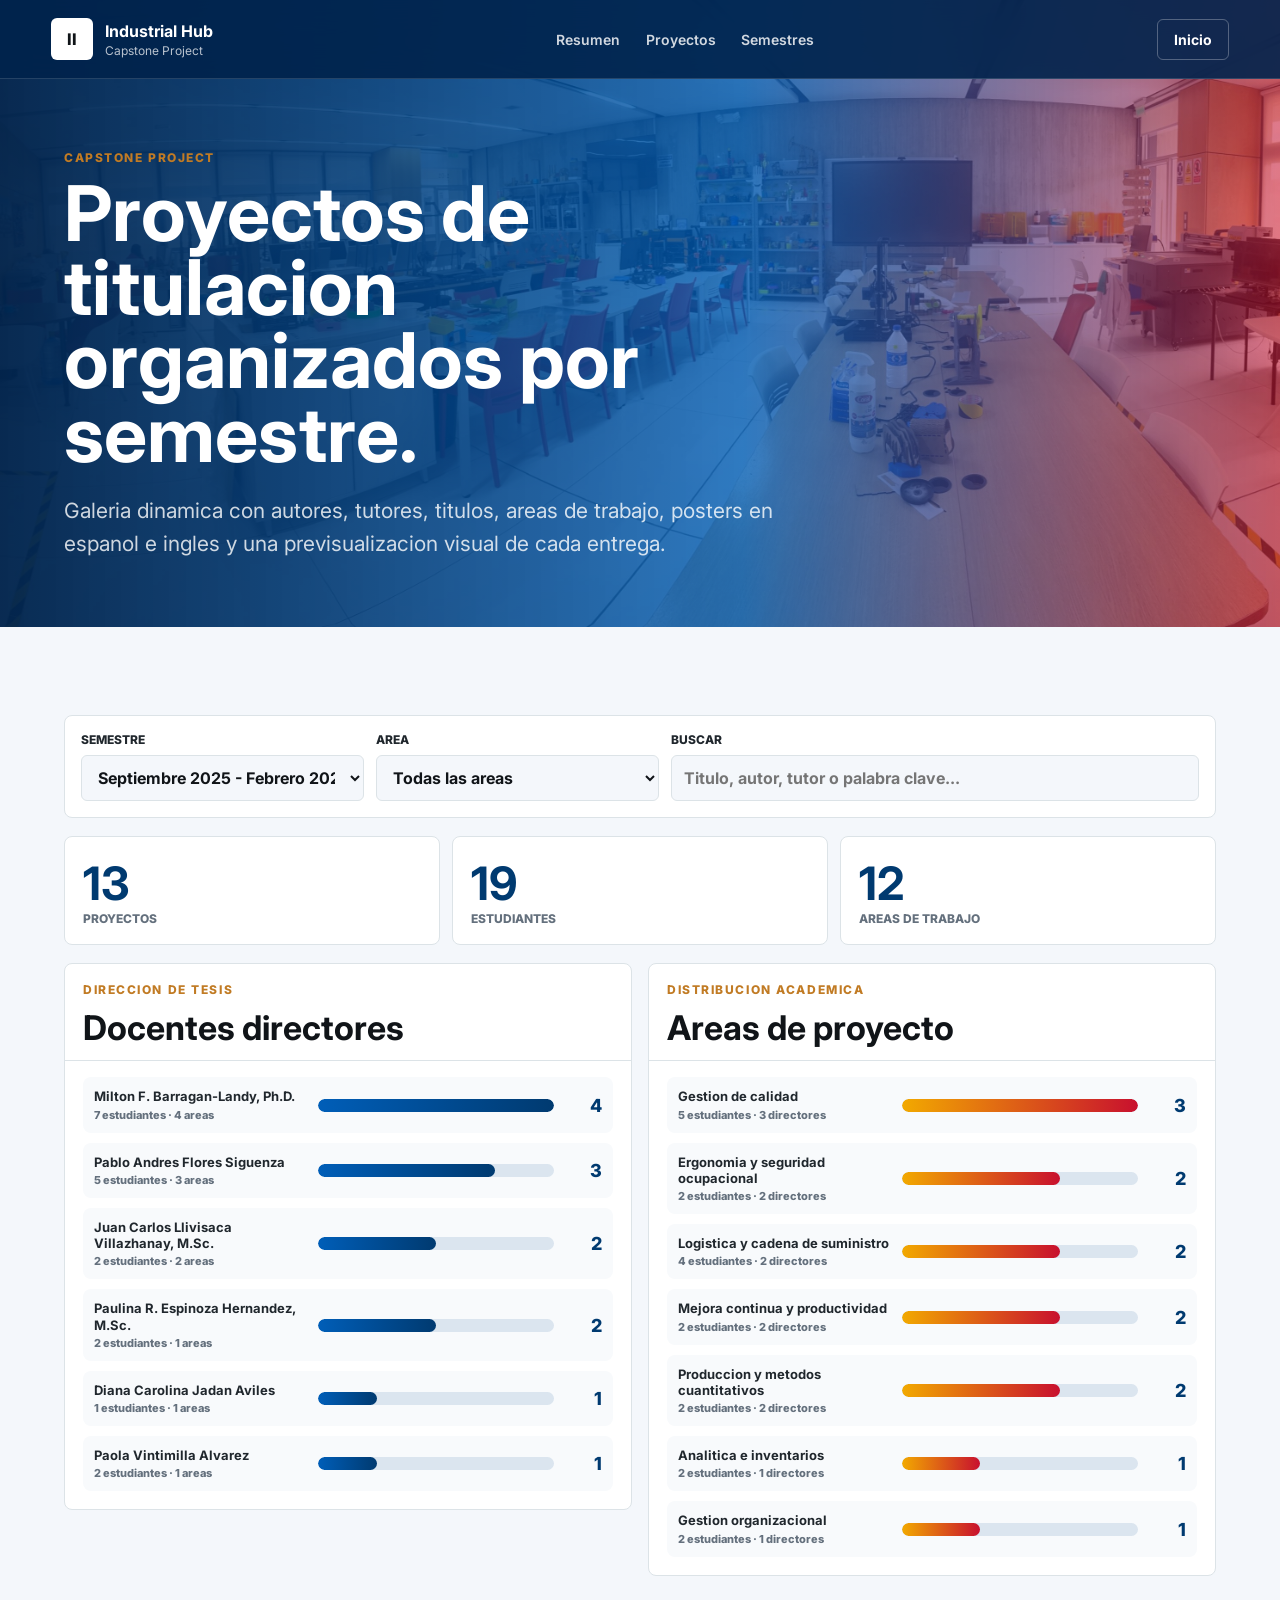
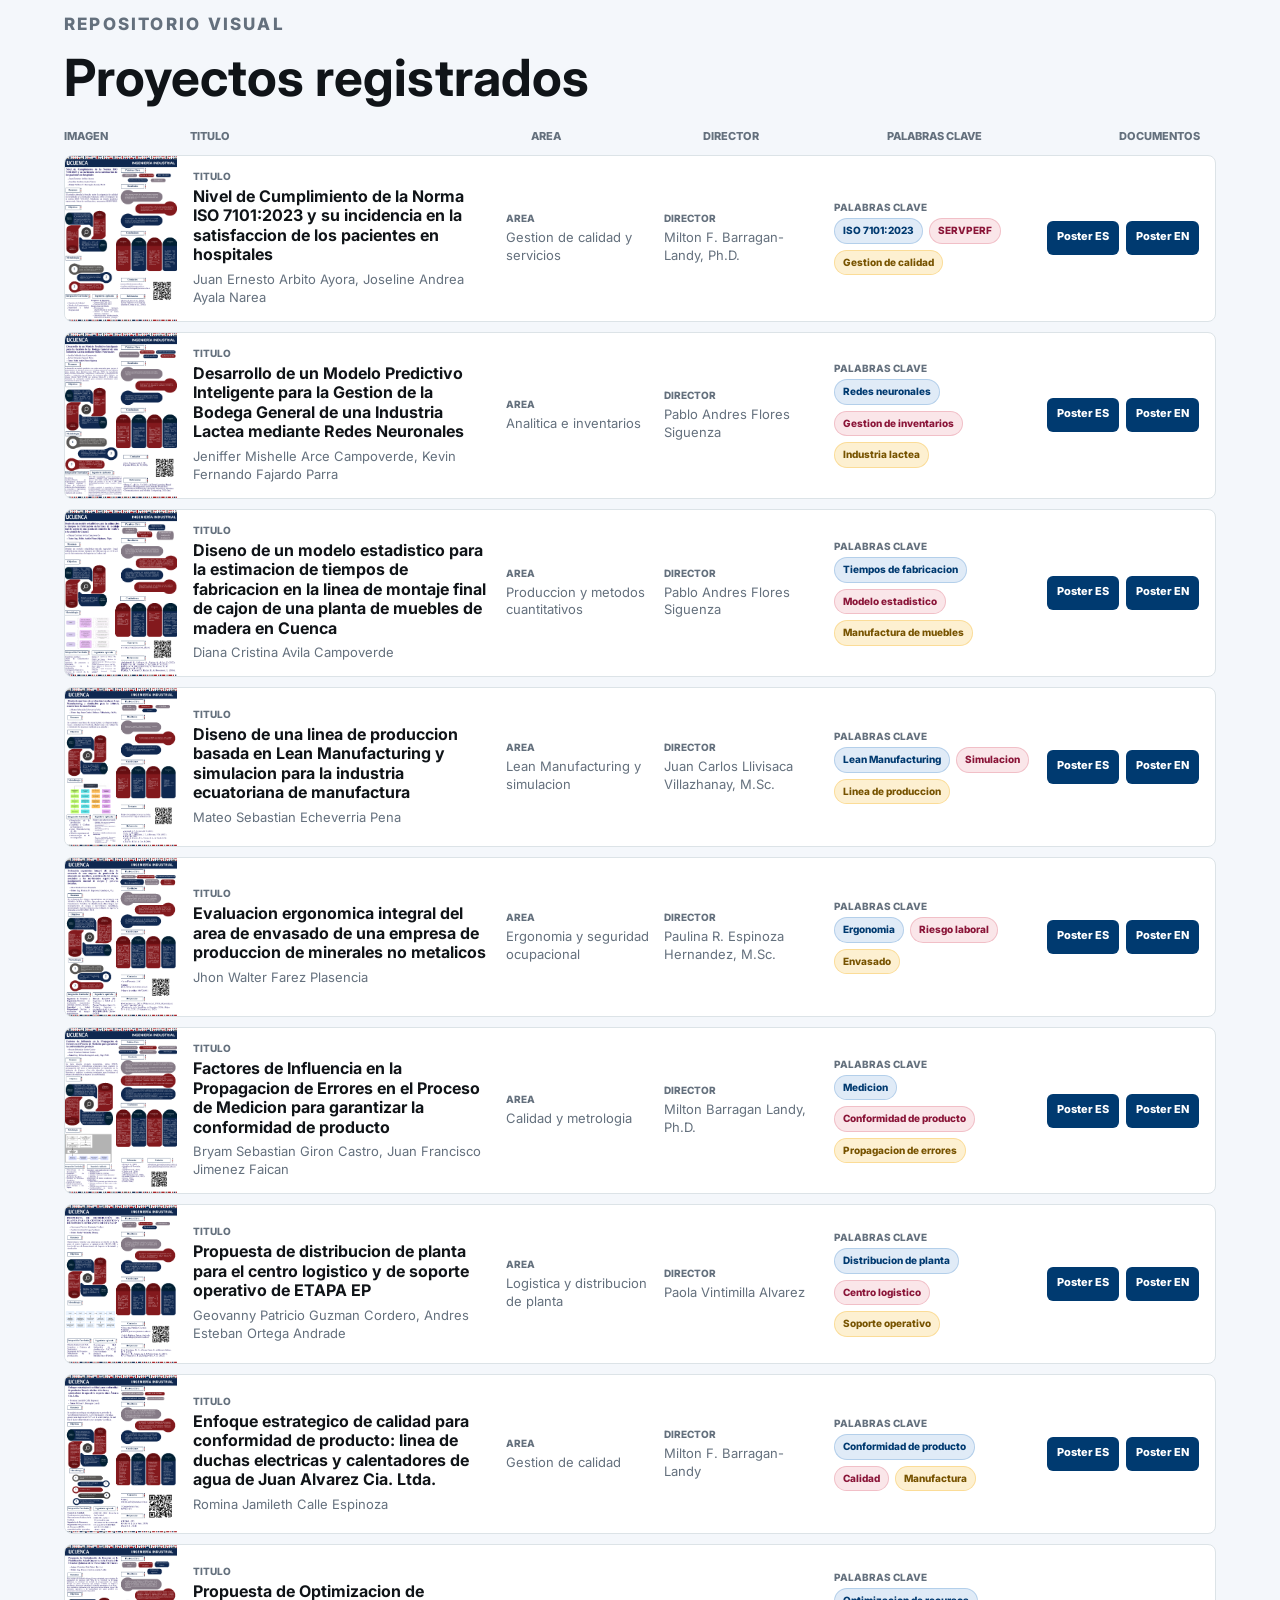
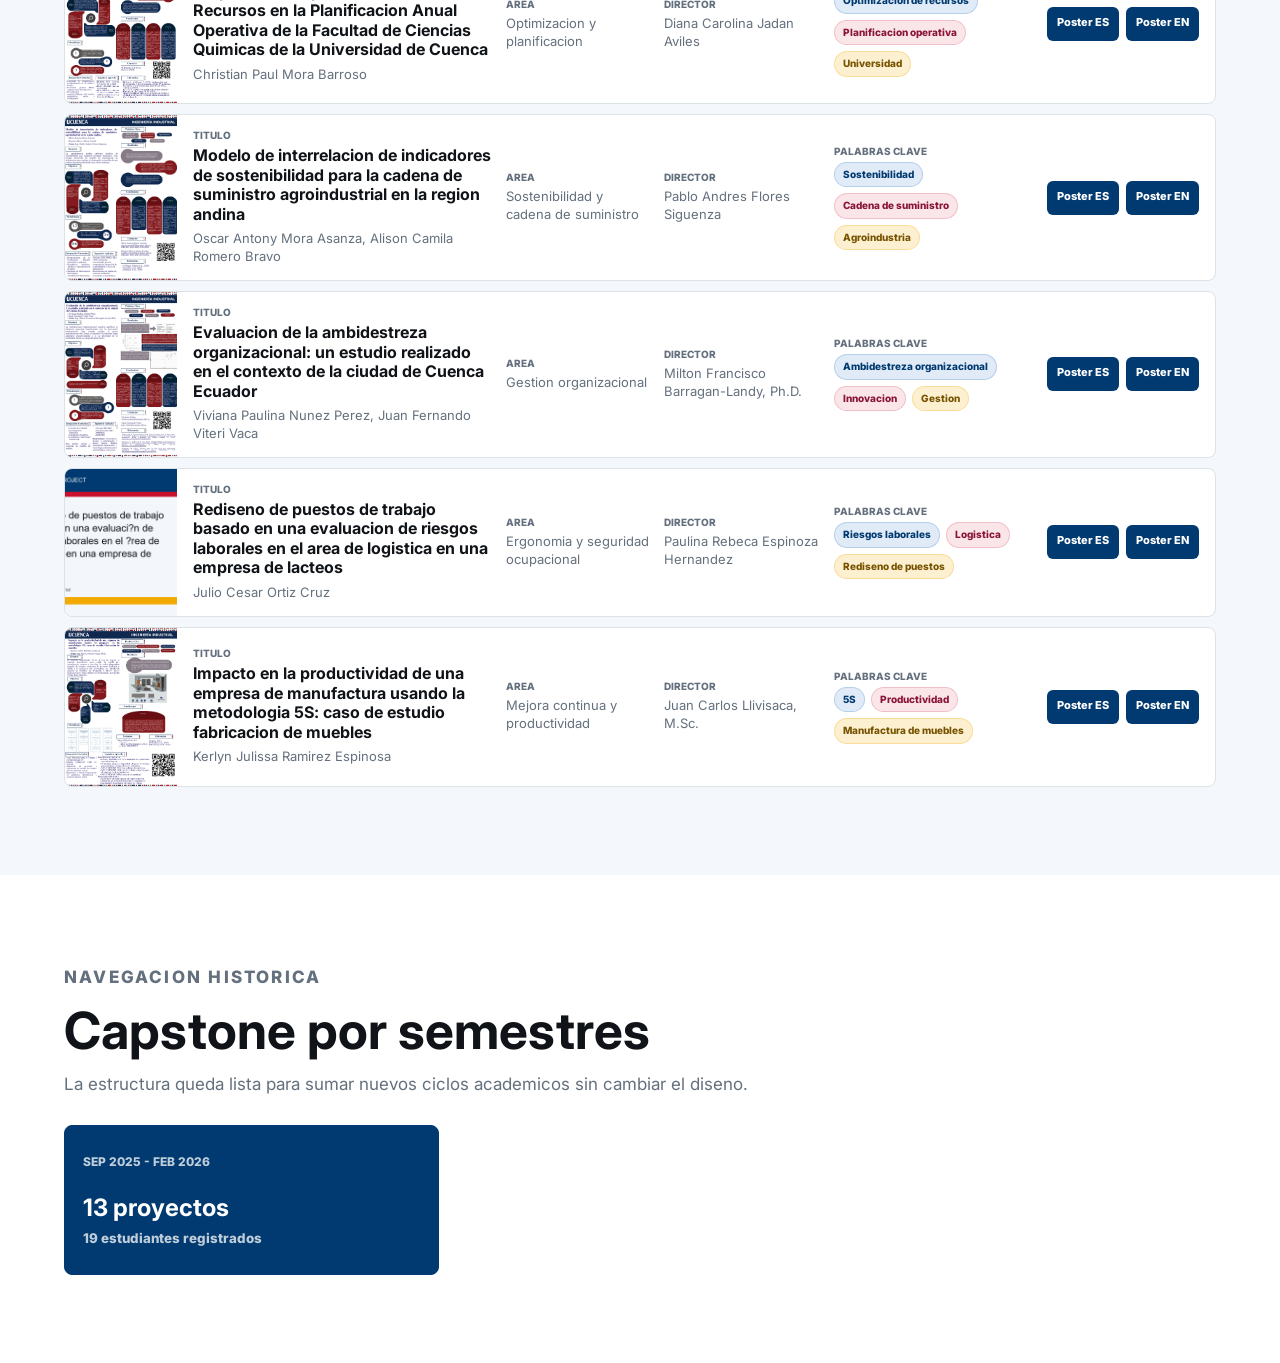
==== commit f8ce0b4c: "Add files via upload" ====
--- a/capstone.html
+++ b/capstone.html
@@ -1,109 +1,109 @@
-<!doctype html>
-<html lang="es">
-  <head>
-    <meta charset="UTF-8" />
-    <meta name="viewport" content="width=device-width, initial-scale=1.0" />
-    <title>Capstone Project | Industrial Hub</title>
-    <link rel="preconnect" href="https://fonts.googleapis.com" />
-    <link rel="preconnect" href="https://fonts.gstatic.com" crossorigin />
-    <link
-      href="https://fonts.googleapis.com/css2?family=Inter:wght@400;500;600;700;800&display=swap"
-      rel="stylesheet"
-    />
-    <link rel="stylesheet" href="styles.css" />
-  </head>
-  <body class="capstone-page">
-    <header class="site-header capstone-header">
-      <a class="brand" href="index.html" aria-label="Volver al inicio">
-        <span class="brand-mark">II</span>
-        <span>
-          <strong>Industrial Hub</strong>
-          <small>Capstone Project</small>
-        </span>
-      </a>
-
-      <nav class="main-nav" aria-label="Navegacion de capstone">
-        <a href="#resumen">Resumen</a>
-        <a href="#proyectos">Proyectos</a>
-        <a href="#semestres">Semestres</a>
-      </nav>
-
-      <a class="header-action" href="index.html">Inicio</a>
-    </header>
-
-    <main>
-      <section class="capstone-hero" id="resumen">
-        <div>
-          <p class="kicker">Capstone Project</p>
-          <h1>Proyectos de titulacion organizados por semestre.</h1>
-          <p>
-            Galeria dinamica con autores, tutores, titulos, areas de trabajo,
-            posters en espanol e ingles y una previsualizacion visual de cada entrega.
-          </p>
-        </div>
-      </section>
-
-      <section class="capstone-section" id="proyectos">
-        <div class="capstone-toolbar" aria-label="Filtros de Capstone Project">
-          <label>
-            <span>Semestre</span>
-            <select id="capstoneSemester"></select>
-          </label>
-          <label>
-            <span>Area</span>
-            <select id="capstoneArea"></select>
-          </label>
-          <label>
-            <span>Buscar</span>
-            <input id="capstoneSearch" type="search" placeholder="Titulo, autor, tutor o palabra clave..." />
-          </label>
-        </div>
-
-        <div class="capstone-metrics">
-          <article>
-            <strong id="capstoneProjectCount"></strong>
-            <span>proyectos</span>
-          </article>
-          <article>
-            <strong id="capstoneAuthorCount"></strong>
-            <span>estudiantes</span>
-          </article>
-          <article>
-            <strong id="capstoneAreaCount"></strong>
-            <span>areas de trabajo</span>
-          </article>
-        </div>
-
-        <article class="capstone-featured" id="capstoneFeatured"></article>
-
-        <div class="section-heading compact">
-          <p class="kicker">Repositorio visual</p>
-          <h2>Proyectos registrados</h2>
-        </div>
-        <div class="capstone-grid" id="capstoneGrid"></div>
-      </section>
-
-      <section class="capstone-semesters-section" id="semestres">
-        <div class="section-heading compact">
-          <p class="kicker">Navegacion historica</p>
-          <h2>Capstone por semestres</h2>
-          <p>La estructura queda lista para sumar nuevos ciclos academicos sin cambiar el diseno.</p>
-        </div>
-        <div class="capstone-semester-rail" id="capstoneSemesters"></div>
-      </section>
-    </main>
-
-    <dialog class="capstone-dialog" id="capstonePreviewDialog" aria-label="Previsualizacion de proyecto">
-      <button type="button" class="capstone-dialog__close" id="capstonePreviewClose" aria-label="Cerrar">x</button>
-      <img id="capstonePreviewImage" alt="" />
-      <div>
-        <h3 id="capstonePreviewTitle"></h3>
-        <p id="capstonePreviewAuthors"></p>
-        <div class="capstone-docs" id="capstonePreviewLinks"></div>
-      </div>
-    </dialog>
-
-    <script src="capstone-data.js"></script>
-    <script src="capstone-page.js"></script>
-  </body>
-</html>
+<!doctype html>
+<html lang="es">
+  <head>
+    <meta charset="UTF-8" />
+    <meta name="viewport" content="width=device-width, initial-scale=1.0" />
+    <title>Capstone Project | Industrial Hub</title>
+    <link rel="preconnect" href="https://fonts.googleapis.com" />
+    <link rel="preconnect" href="https://fonts.gstatic.com" crossorigin />
+    <link
+      href="https://fonts.googleapis.com/css2?family=Inter:wght@400;500;600;700;800&display=swap"
+      rel="stylesheet"
+    />
+    <link rel="stylesheet" href="styles.css" />
+  </head>
+  <body class="capstone-page">
+    <header class="site-header capstone-header">
+      <a class="brand" href="index.html" aria-label="Volver al inicio">
+        <span class="brand-mark">II</span>
+        <span>
+          <strong>Industrial Hub</strong>
+          <small>Capstone Project</small>
+        </span>
+      </a>
+
+      <nav class="main-nav" aria-label="Navegacion de capstone">
+        <a href="#resumen">Resumen</a>
+        <a href="#proyectos">Proyectos</a>
+        <a href="#semestres">Semestres</a>
+      </nav>
+
+      <a class="header-action" href="index.html">Inicio</a>
+    </header>
+
+    <main>
+      <section class="capstone-hero" id="resumen">
+        <div>
+          <p class="kicker">Capstone Project</p>
+          <h1>Proyectos de titulacion organizados por semestre.</h1>
+          <p>
+            Galeria dinamica con autores, tutores, titulos, areas de trabajo,
+            posters en espanol e ingles y una previsualizacion visual de cada entrega.
+          </p>
+        </div>
+      </section>
+
+      <section class="capstone-section" id="proyectos">
+        <div class="capstone-toolbar" aria-label="Filtros de Capstone Project">
+          <label>
+            <span>Semestre</span>
+            <select id="capstoneSemester"></select>
+          </label>
+          <label>
+            <span>Area</span>
+            <select id="capstoneArea"></select>
+          </label>
+          <label>
+            <span>Buscar</span>
+            <input id="capstoneSearch" type="search" placeholder="Titulo, autor, tutor o palabra clave..." />
+          </label>
+        </div>
+
+        <div class="capstone-metrics">
+          <article>
+            <strong id="capstoneProjectCount"></strong>
+            <span>proyectos</span>
+          </article>
+          <article>
+            <strong id="capstoneAuthorCount"></strong>
+            <span>estudiantes</span>
+          </article>
+          <article>
+            <strong id="capstoneAreaCount"></strong>
+            <span>areas de trabajo</span>
+          </article>
+        </div>
+
+        <article class="capstone-featured" id="capstoneFeatured"></article>
+
+        <div class="section-heading compact">
+          <p class="kicker">Repositorio visual</p>
+          <h2>Proyectos registrados</h2>
+        </div>
+        <div class="capstone-grid" id="capstoneGrid"></div>
+      </section>
+
+      <section class="capstone-semesters-section" id="semestres">
+        <div class="section-heading compact">
+          <p class="kicker">Navegacion historica</p>
+          <h2>Capstone por semestres</h2>
+          <p>La estructura queda lista para sumar nuevos ciclos academicos sin cambiar el diseno.</p>
+        </div>
+        <div class="capstone-semester-rail" id="capstoneSemesters"></div>
+      </section>
+    </main>
+
+    <dialog class="capstone-dialog" id="capstonePreviewDialog" aria-label="Previsualizacion de proyecto">
+      <button type="button" class="capstone-dialog__close" id="capstonePreviewClose" aria-label="Cerrar">x</button>
+      <img id="capstonePreviewImage" alt="" />
+      <div>
+        <h3 id="capstonePreviewTitle"></h3>
+        <p id="capstonePreviewAuthors"></p>
+        <div class="capstone-docs" id="capstonePreviewLinks"></div>
+      </div>
+    </dialog>
+
+    <script src="capstone-data.js"></script>
+    <script src="capstone-page.js"></script>
+  </body>
+</html>
--- a/styles.css
+++ b/styles.css
@@ -99,6 +99,32 @@
   font-weight: 700;
 }
 
+.header-actions {
+  display: inline-flex;
+  gap: 10px;
+  align-items: center;
+  flex-shrink: 0;
+}
+
+.language-toggle {
+  min-width: 46px;
+  min-height: 42px;
+  padding: 10px 12px;
+  color: var(--ink);
+  background: var(--white);
+  border: 1px solid rgba(255, 255, 255, 0.36);
+  border-radius: 6px;
+  font: inherit;
+  font-size: 13px;
+  font-weight: 800;
+  cursor: pointer;
+}
+
+.language-toggle:focus-visible {
+  outline: 3px solid rgba(193, 123, 36, 0.72);
+  outline-offset: 3px;
+}
+
 .hero {
   position: relative;
   min-height: 92vh;
@@ -128,7 +154,7 @@
 
 .hero-content {
   position: relative;
-  z-index: 2;
+  z-index: 3;
   width: min(760px, calc(100% - 40px));
   margin-left: clamp(20px, 7vw, 96px);
   padding-top: 84px;
@@ -243,6 +269,7 @@
 
 .section-wrap,
 .faculty-section,
+.committees-section,
 .areas-section,
 .research-band,
 .contribute {
@@ -837,6 +864,8 @@
 }
 
 .assessment-hero {
+  position: relative;
+  overflow: hidden;
   min-height: 56vh;
   display: grid;
   align-items: end;
@@ -844,10 +873,12 @@
   color: var(--white);
   background:
     linear-gradient(90deg, rgba(0, 35, 76, 0.96), rgba(0, 94, 184, 0.78) 58%, rgba(200, 16, 46, 0.62)),
-    url("assets/industrial-lab-hero.png") center / cover;
+    url("assets/industrial-cii-banner.jpeg") center / cover;
 }
 
 .assessment-hero > div {
+  position: relative;
+  z-index: 3;
   max-width: 980px;
 }
 
@@ -1751,6 +1782,8 @@
 }
 
 .faculty-hero {
+  position: relative;
+  overflow: hidden;
   min-height: 58vh;
   display: grid;
   align-items: end;
@@ -1758,10 +1791,12 @@
   color: var(--white);
   background:
     linear-gradient(90deg, rgba(0, 35, 76, 0.96), rgba(0, 94, 184, 0.78) 58%, rgba(200, 16, 46, 0.56)),
-    url("assets/capstone-lab-banner.jpeg") center / cover;
+    url("assets/industrial-cii-banner.jpeg") center / cover;
 }
 
 .faculty-hero > div {
+  position: relative;
+  z-index: 3;
   max-width: 980px;
 }
 
@@ -2153,6 +2188,8 @@
 }
 
 .curriculum-hero {
+  position: relative;
+  overflow: hidden;
   min-height: 58vh;
   display: grid;
   align-items: end;
@@ -2160,10 +2197,12 @@
   color: var(--white);
   background:
     linear-gradient(90deg, rgba(0, 35, 76, 0.96), rgba(0, 94, 184, 0.78) 58%, rgba(200, 16, 46, 0.56)),
-    url("assets/capstone-lab-banner.jpeg") center / cover;
+    url("assets/industrial-cii-banner.jpeg") center / cover;
 }
 
 .curriculum-hero > div {
+  position: relative;
+  z-index: 3;
   max-width: 980px;
 }
 
@@ -2320,6 +2359,305 @@
   text-align: right;
 }
 
+.curriculum-network-section {
+  margin-top: 28px;
+}
+
+.curriculum-network-toolbar,
+.curriculum-network {
+  background: var(--white);
+  border: 1px solid var(--line);
+  border-radius: 8px;
+}
+
+.curriculum-network-toolbar {
+  display: grid;
+  grid-template-columns: minmax(280px, 1fr) auto;
+  gap: 16px;
+  align-items: end;
+  margin-bottom: 14px;
+  padding: 16px;
+}
+
+.curriculum-network-toolbar label {
+  display: grid;
+  gap: 8px;
+}
+
+.curriculum-network-toolbar label span {
+  color: var(--graphite);
+  font-size: 12px;
+  font-weight: 800;
+  text-transform: uppercase;
+}
+
+.curriculum-network-toolbar select {
+  width: 100%;
+  min-height: 46px;
+  padding: 0 12px;
+  color: var(--ink);
+  background: #f4f7fb;
+  border: 1px solid var(--line);
+  border-radius: 6px;
+  font: inherit;
+  font-weight: 700;
+}
+
+.curriculum-network-legend {
+  display: flex;
+  flex-wrap: wrap;
+  gap: 8px;
+  justify-content: flex-end;
+}
+
+.curriculum-network-legend span {
+  display: inline-flex;
+  gap: 7px;
+  align-items: center;
+  padding: 8px 10px;
+  color: var(--muted);
+  background: #f4f7fb;
+  border: 1px solid var(--line);
+  border-radius: 999px;
+  font-size: 11px;
+  font-weight: 800;
+  text-transform: uppercase;
+}
+
+.curriculum-network-legend i {
+  width: 11px;
+  height: 11px;
+  border-radius: 50%;
+}
+
+.curriculum-network-legend .is-predecessor {
+  background: var(--curriculum-light);
+}
+
+.curriculum-network-legend .is-current {
+  background: var(--curriculum-red);
+}
+
+.curriculum-network-legend .is-dependent {
+  background: var(--curriculum-gold);
+}
+
+.curriculum-network {
+  overflow-x: auto;
+  padding: 14px;
+}
+
+.curriculum-network-summary {
+  display: flex;
+  flex-wrap: wrap;
+  gap: 8px;
+  margin-bottom: 12px;
+}
+
+.curriculum-network-summary strong,
+.curriculum-network-summary span {
+  display: inline-grid;
+  place-items: center;
+  min-height: 32px;
+}
+
+.curriculum-network-summary strong {
+  min-width: 38px;
+  color: var(--white);
+  background: var(--curriculum-blue);
+  border-radius: 999px;
+  font-size: 14px;
+}
+
+.curriculum-network-summary span {
+  margin-right: 8px;
+  color: var(--muted);
+  font-size: 11px;
+  font-weight: 800;
+  text-transform: uppercase;
+}
+
+.curriculum-network-stage {
+  position: relative;
+  min-width: 1080px;
+  min-height: 430px;
+  padding: 18px;
+  background:
+    linear-gradient(90deg, rgba(0, 94, 184, 0.06) 1px, transparent 1px),
+    linear-gradient(0deg, rgba(0, 94, 184, 0.05) 1px, transparent 1px),
+    #fbfcfe;
+  background-size: 120px 120px, 120px 120px;
+  border: 1px solid var(--line);
+  border-radius: 8px;
+}
+
+.curriculum-network-lines {
+  position: absolute;
+  inset: 0;
+  width: 100%;
+  height: 100%;
+  pointer-events: none;
+}
+
+.curriculum-network-lines path {
+  fill: none;
+  stroke-linecap: round;
+}
+
+.curriculum-network-lines path.is-extended {
+  stroke: rgba(0, 35, 76, 0.18);
+  stroke-width: 1.7;
+}
+
+.curriculum-network-lines path.is-direct {
+  stroke: var(--curriculum-red);
+  stroke-width: 4;
+}
+
+.curriculum-network-levels {
+  position: relative;
+  z-index: 1;
+  display: grid;
+  grid-template-columns: repeat(var(--network-levels), minmax(145px, 1fr));
+  gap: 36px;
+  min-height: 390px;
+}
+
+.curriculum-network-level {
+  display: grid;
+  grid-template-rows: auto 1fr;
+  gap: 14px;
+  min-width: 145px;
+}
+
+.curriculum-network-level h3 {
+  justify-self: center;
+  margin: 0;
+  color: var(--curriculum-blue);
+  font-size: 18px;
+  font-weight: 800;
+}
+
+.curriculum-network-level > div {
+  display: grid;
+  align-content: center;
+  gap: 18px;
+}
+
+.curriculum-network-node-wrap {
+  display: grid;
+}
+
+.curriculum-network-node {
+  width: 100%;
+  min-height: 74px;
+  padding: 10px;
+  color: var(--ink);
+  background: var(--white);
+  border: 3px solid var(--curriculum-light);
+  border-radius: 9px;
+  box-shadow: 0 10px 24px rgba(0, 35, 76, 0.08);
+  font: inherit;
+  text-align: center;
+  cursor: pointer;
+}
+
+.curriculum-network-node--predecessor,
+.curriculum-network-node--dependent {
+  opacity: 0.72;
+}
+
+.curriculum-network-node:hover,
+.curriculum-network-node:focus-visible {
+  transform: translateY(-1px);
+  box-shadow: 0 14px 28px rgba(0, 35, 76, 0.15);
+}
+
+.curriculum-network-node span,
+.curriculum-network-node strong,
+.curriculum-network-node small {
+  display: block;
+}
+
+.curriculum-network-node span,
+.curriculum-network-node small {
+  color: var(--muted);
+  font-size: 10px;
+  font-weight: 800;
+}
+
+.curriculum-network-node strong {
+  margin: 5px 0;
+  color: var(--graphite);
+  font-size: 11px;
+  line-height: 1.18;
+}
+
+.curriculum-network-node--current {
+  min-height: 90px;
+  color: var(--white);
+  background: linear-gradient(135deg, var(--curriculum-red), var(--curriculum-blue));
+  border-color: var(--curriculum-red);
+}
+
+.curriculum-network-node--current span,
+.curriculum-network-node--current strong,
+.curriculum-network-node--current small {
+  color: var(--white);
+}
+
+.curriculum-network-node--current strong {
+  font-size: 13px;
+}
+
+.curriculum-network-node--dependent {
+  border-color: var(--curriculum-gold);
+}
+
+.curriculum-network-node--direct-predecessor,
+.curriculum-network-node--direct-dependent {
+  position: relative;
+  opacity: 1;
+  background: #ffffff;
+  box-shadow:
+    0 0 0 4px rgba(200, 16, 46, 0.1),
+    0 16px 34px rgba(0, 35, 76, 0.16);
+}
+
+.curriculum-network-node--direct-predecessor {
+  border-color: var(--curriculum-light);
+}
+
+.curriculum-network-node--direct-dependent {
+  border-color: var(--curriculum-gold);
+}
+
+.curriculum-network-node--direct-corequisite {
+  position: relative;
+  opacity: 1;
+  background: #eef9fc;
+  border-color: #27a6c7;
+  box-shadow:
+    0 0 0 4px rgba(39, 166, 199, 0.13),
+    0 16px 34px rgba(0, 35, 76, 0.13);
+}
+
+.curriculum-network-node--direct-predecessor::after,
+.curriculum-network-node--direct-dependent::after,
+.curriculum-network-node--direct-corequisite::after {
+  display: block;
+  width: fit-content;
+  margin: 7px auto 0;
+  padding: 4px 7px;
+  color: var(--white);
+  background: var(--curriculum-red);
+  border-radius: 999px;
+  content: "Directa";
+  font-size: 9px;
+  font-weight: 800;
+  text-transform: uppercase;
+}
+
 .curriculum-layout {
   grid-template-columns: minmax(0, 1fr) minmax(360px, 0.42fr);
   align-items: start;
@@ -2393,6 +2731,39 @@
   line-height: 1.2;
 }
 
+.curriculum-teacher-strip {
+  display: flex;
+  gap: 8px;
+  align-items: center;
+  min-width: 0;
+  margin-top: auto;
+}
+
+.curriculum-teacher-strip div {
+  display: flex;
+}
+
+.curriculum-teacher-strip img {
+  width: 30px;
+  height: 30px;
+  object-fit: cover;
+  background: var(--white);
+  border: 2px solid var(--white);
+  border-radius: 50%;
+  box-shadow: 0 4px 12px rgba(0, 35, 76, 0.12);
+}
+
+.curriculum-teacher-strip img + img {
+  margin-left: -10px;
+}
+
+.curriculum-teacher-strip span {
+  overflow: hidden;
+  color: var(--curriculum-blue);
+  text-overflow: ellipsis;
+  white-space: nowrap;
+}
+
 .curriculum-detail {
   position: sticky;
   top: 96px;
@@ -2476,6 +2847,56 @@
   font-weight: 800;
 }
 
+.curriculum-teachers-panel {
+  padding: 0 14px 14px;
+}
+
+.curriculum-teachers-panel h3 {
+  margin: 0 0 10px;
+  font-size: 16px;
+}
+
+.curriculum-teachers-panel > div {
+  display: grid;
+  gap: 8px;
+}
+
+.curriculum-teachers-panel article {
+  display: grid;
+  grid-template-columns: 52px 1fr;
+  gap: 10px;
+  align-items: center;
+  padding: 10px;
+  background: #f4f7fb;
+  border: 1px solid var(--line);
+  border-radius: 8px;
+}
+
+.curriculum-teachers-panel img {
+  width: 52px;
+  height: 52px;
+  object-fit: cover;
+  border-radius: 50%;
+}
+
+.curriculum-teachers-panel strong,
+.curriculum-teachers-panel span,
+.curriculum-teachers-panel small {
+  display: block;
+}
+
+.curriculum-teachers-panel strong {
+  color: var(--graphite);
+  font-size: 13px;
+}
+
+.curriculum-teachers-panel span,
+.curriculum-teachers-panel small {
+  color: var(--muted);
+  font-size: 11px;
+  font-weight: 800;
+}
+
 .curriculum-chain {
   padding: 0 14px 14px;
 }
@@ -2560,22 +2981,1300 @@
   background: #f4f7fb;
 }
 
-.capstone-header {
+.syllabi-page {
+  --syllabi-blue: #003a70;
+  --syllabi-light: #005eb8;
+  --syllabi-red: #c8102e;
+  --syllabi-gold: #f2a900;
+  background: #f4f7fb;
+}
+
+.syllabi-header {
   background: rgba(0, 35, 76, 0.9);
 }
 
-.capstone-hero {
-  min-height: 58vh;
+.syllabi-hero {
+  position: relative;
+  overflow: hidden;
+  min-height: 56vh;
   display: grid;
   align-items: end;
   padding: 150px clamp(20px, 5vw, 72px) 66px;
   color: var(--white);
   background:
     linear-gradient(90deg, rgba(0, 35, 76, 0.96), rgba(0, 94, 184, 0.78) 58%, rgba(200, 16, 46, 0.56)),
-    url("assets/capstone-lab-banner.jpeg") center / cover;
+    url("assets/industrial-cii-banner.jpeg") center / cover;
+}
+
+.syllabi-hero > div {
+  position: relative;
+  z-index: 3;
+  max-width: 980px;
+}
+
+.syllabi-hero p:not(.kicker) {
+  max-width: 780px;
+  margin-bottom: 0;
+  color: rgba(255, 255, 255, 0.8);
+  font-size: clamp(17px, 2vw, 21px);
+  line-height: 1.6;
+}
+
+.syllabi-dashboard {
+  padding: clamp(42px, 7vw, 88px) clamp(20px, 5vw, 72px);
+}
+
+.syllabi-metrics,
+.syllabi-toolbar,
+.syllabi-layout,
+.syllabi-list {
+  display: grid;
+  gap: 14px;
+}
+
+.syllabi-metrics {
+  grid-template-columns: repeat(4, minmax(0, 1fr));
+  margin-bottom: 18px;
+}
+
+.syllabi-metrics article,
+.syllabi-toolbar,
+.syllabi-preview,
+.syllabus-card {
+  background: var(--white);
+  border: 1px solid var(--line);
+  border-radius: 8px;
+}
+
+.syllabi-metrics article {
+  padding: 18px;
+}
+
+.syllabi-metrics strong,
+.syllabi-metrics span {
+  display: block;
+}
+
+.syllabi-metrics strong {
+  color: var(--syllabi-blue);
+  font-size: clamp(28px, 4vw, 44px);
+}
+
+.syllabi-metrics span {
+  color: var(--muted);
+  font-size: 12px;
+  font-weight: 800;
+  text-transform: uppercase;
+}
+
+.syllabi-toolbar {
+  grid-template-columns: minmax(260px, 1fr) minmax(180px, 0.45fr) minmax(220px, 0.6fr);
+  align-items: end;
+  margin-bottom: 24px;
+  padding: 16px;
+}
+
+.syllabi-toolbar label {
+  display: grid;
+  gap: 8px;
+}
+
+.syllabi-toolbar span {
+  color: var(--graphite);
+  font-size: 12px;
+  font-weight: 800;
+  text-transform: uppercase;
+}
+
+.syllabi-toolbar input,
+.syllabi-toolbar select {
+  width: 100%;
+  min-height: 46px;
+  padding: 0 12px;
+  color: var(--ink);
+  background: #f4f7fb;
+  border: 1px solid var(--line);
+  border-radius: 6px;
+  font: inherit;
+  font-weight: 700;
+}
+
+.syllabi-layout {
+  grid-template-columns: minmax(320px, 0.42fr) minmax(0, 1fr);
+  align-items: start;
+}
+
+.syllabi-list {
+  max-height: 760px;
+  overflow: auto;
+  padding-right: 4px;
+}
+
+.syllabus-card {
+  width: 100%;
+  padding: 14px;
+  color: var(--ink);
+  font: inherit;
+  text-align: left;
+  cursor: pointer;
+}
+
+.syllabus-card[aria-pressed="true"] {
+  border-color: var(--syllabi-red);
+  box-shadow: 0 14px 34px rgba(200, 16, 46, 0.12);
+}
+
+.syllabus-card span,
+.syllabus-card small,
+.syllabus-card strong {
+  display: block;
+}
+
+.syllabus-card span,
+.syllabus-card small {
+  color: var(--muted);
+  font-size: 11px;
+  font-weight: 800;
+}
+
+.syllabus-card strong {
+  margin: 7px 0;
+  color: var(--graphite);
+  font-size: 15px;
+  line-height: 1.2;
+}
+
+.syllabi-preview {
+  position: sticky;
+  top: 96px;
+  overflow: hidden;
+  max-height: calc(100vh - 116px);
+  overflow-y: auto;
+}
+
+.syllabi-preview-head {
+  padding: 18px;
+  color: var(--white);
+  background: var(--syllabi-blue);
+}
+
+.syllabi-preview-head span,
+.syllabi-preview-head p {
+  color: rgba(255, 255, 255, 0.76);
+  font-size: 12px;
+  font-weight: 800;
+}
+
+.syllabi-preview-head h2 {
+  margin: 8px 0;
+  font-size: clamp(22px, 3vw, 30px);
+  line-height: 1.1;
+}
+
+.syllabi-load-grid {
+  display: grid;
+  grid-template-columns: repeat(5, minmax(0, 1fr));
+  gap: 8px;
+  margin-top: 14px;
+}
+
+.syllabi-load-grid div,
+.syllabi-load-grid.muted {
+  padding: 10px;
+  background: rgba(255, 255, 255, 0.12);
+  border: 1px solid rgba(255, 255, 255, 0.18);
+  border-radius: 8px;
+}
+
+.syllabi-load-grid strong,
+.syllabi-load-grid span {
+  display: block;
+}
+
+.syllabi-load-grid strong {
+  color: var(--white);
+  font-size: 18px;
+  line-height: 1;
+}
+
+.syllabi-load-grid span {
+  margin-top: 5px;
+  color: rgba(255, 255, 255, 0.72);
+  font-size: 11px;
+  font-weight: 800;
+  text-transform: uppercase;
+}
+
+.syllabi-load-grid.muted {
+  grid-template-columns: 1fr;
+  color: rgba(255, 255, 255, 0.78);
+  font-size: 12px;
+  font-weight: 800;
+}
+
+.syllabi-content-panel {
+  padding: 18px;
+  border-top: 1px solid var(--line);
+}
+
+.syllabi-content-panel h3 {
+  margin: 0;
+  color: var(--graphite);
+  font-size: 20px;
+}
+
+.syllabi-content-units,
+.syllabi-similar-list {
+  display: grid;
+  gap: 10px;
+}
+
+.syllabi-unit-card,
+.syllabi-similar-list button {
+  overflow: hidden;
+  background: #f4f7fb;
+  border: 1px solid var(--line);
+  border-radius: 8px;
+}
+
+.syllabi-unit-trigger,
+.syllabi-similar-list button {
+  width: 100%;
+  padding: 12px;
+  color: var(--ink);
+  background: transparent;
+  border: 0;
+  font: inherit;
+  text-align: left;
+  cursor: pointer;
+}
+
+.syllabi-unit-trigger[aria-expanded="true"] {
+  background: rgba(0, 94, 184, 0.08);
+}
+
+.syllabi-unit-trigger span,
+.syllabi-unit-trigger strong,
+.syllabi-unit-trigger em,
+.syllabi-similar-list span,
+.syllabi-similar-list strong,
+.syllabi-similar-list small {
+  display: block;
+}
+
+.syllabi-unit-trigger span,
+.syllabi-unit-trigger em,
+.syllabi-similar-list span,
+.syllabi-similar-list small {
+  color: var(--muted);
+  font-size: 11px;
+  font-style: normal;
+  font-weight: 800;
+}
+
+.syllabi-unit-trigger strong,
+.syllabi-similar-list strong {
+  margin: 5px 0;
+  color: var(--graphite);
+  font-size: 14px;
+  line-height: 1.22;
+}
+
+.syllabi-subunit-list {
+  display: grid;
+  gap: 8px;
+  padding: 12px;
+  background: var(--white);
+  border-top: 1px solid var(--line);
+}
+
+.syllabi-subunit-list div {
+  display: grid;
+  grid-template-columns: 50px 1fr;
+  gap: 10px;
+  align-items: start;
+}
+
+.syllabi-subunit-list span {
+  color: var(--syllabi-red);
+  font-size: 11px;
+  font-weight: 800;
+}
+
+.syllabi-subunit-list p,
+.syllabi-similar-empty {
+  margin: 0;
+  color: var(--muted);
+  font-size: 13px;
+  line-height: 1.42;
+}
+
+.syllabi-similar-list button:hover,
+.syllabi-similar-list button:focus-visible {
+  border-color: var(--syllabi-light);
+  box-shadow: 0 10px 24px rgba(0, 94, 184, 0.12);
+}
+
+.student-requests-page {
+  --requests-blue: #143d63;
+  --requests-cyan: #27a6c7;
+  --requests-gold: #f0b33a;
+  background: #f3f6fa;
+}
+
+.requests-hero {
+  position: relative;
+  overflow: hidden;
+  min-height: 430px;
+  display: grid;
+  align-items: end;
+  padding: 140px clamp(20px, 6vw, 72px) 56px;
+  color: var(--white);
+  background:
+    linear-gradient(115deg, rgba(10, 36, 63, 0.94), rgba(20, 61, 99, 0.76) 48%, rgba(39, 166, 199, 0.42)),
+    url("assets/industrial-cii-banner.jpeg") center / cover;
+}
+
+.requests-hero > div {
+  position: relative;
+  z-index: 3;
+  max-width: 820px;
+}
+
+.requests-hero h1 {
+  max-width: 760px;
+  margin: 10px 0 14px;
+  font-size: clamp(38px, 7vw, 74px);
+  line-height: 0.95;
+}
+
+.requests-hero p:last-child {
+  max-width: 700px;
+  color: rgba(255, 255, 255, 0.82);
+  font-size: 17px;
+  line-height: 1.65;
+}
+
+.requests-dashboard,
+.requests-map-section,
+.requests-form-section,
+.requests-status-section,
+.requests-network-section {
+  padding: 40px clamp(20px, 5vw, 64px);
+}
+
+.requests-metrics {
+  display: grid;
+  grid-template-columns: repeat(4, minmax(0, 1fr));
+  gap: 12px;
+  margin-bottom: 18px;
+}
+
+.requests-metrics article {
+  padding: 18px;
+  color: var(--white);
+  background: var(--requests-blue);
+  border-radius: 8px;
+  box-shadow: var(--shadow);
+}
+
+.requests-metrics strong,
+.requests-metrics span {
+  display: block;
+}
+
+.requests-metrics strong {
+  font-size: clamp(24px, 3vw, 36px);
+  line-height: 1;
+}
+
+.requests-metrics span {
+  margin-top: 8px;
+  color: rgba(255, 255, 255, 0.75);
+  font-size: 12px;
+  font-weight: 800;
+  text-transform: uppercase;
+}
+
+.requests-toolbar,
+.requests-map-toolbar,
+.requests-network-toolbar {
+  display: grid;
+  grid-template-columns: 1.5fr 0.75fr 0.85fr;
+  gap: 12px;
+  margin-bottom: 24px;
+}
+
+.requests-map-toolbar {
+  grid-template-columns: minmax(260px, 1fr) minmax(210px, 320px);
+}
+
+.requests-network-toolbar {
+  grid-template-columns: minmax(260px, 520px) 1fr;
+  align-items: end;
+}
+
+.requests-toolbar label,
+.requests-map-toolbar label,
+.requests-network-toolbar label {
+  display: grid;
+  gap: 7px;
+  color: var(--muted);
+  font-size: 12px;
+  font-weight: 900;
+  text-transform: uppercase;
+}
+
+.requests-toolbar input,
+.requests-toolbar select,
+.requests-map-toolbar select,
+.requests-network-toolbar select {
+  width: 100%;
+  min-height: 48px;
+  padding: 0 13px;
+  color: var(--ink);
+  background: var(--white);
+  border: 1px solid var(--line);
+  border-radius: 8px;
+  font: inherit;
+  font-size: 14px;
+  text-transform: none;
+}
+
+.requests-map-summary {
+  display: grid;
+  grid-template-columns: 1.4fr 0.6fr 0.6fr;
+  gap: 10px;
+  margin-bottom: 14px;
+}
+
+.requests-map-summary article {
+  padding: 14px;
+  background: var(--white);
+  border: 1px solid var(--line);
+  border-radius: 8px;
+  box-shadow: 0 12px 32px rgba(10, 36, 63, 0.08);
+}
+
+.requests-map-summary strong,
+.requests-map-summary span {
+  display: block;
+}
+
+.requests-map-summary strong {
+  color: var(--requests-blue);
+  font-size: 18px;
+}
+
+.requests-map-summary span {
+  margin-top: 4px;
+  color: var(--muted);
+  font-size: 12px;
+  font-weight: 800;
+  text-transform: uppercase;
+}
+
+.requests-full-map {
+  display: grid;
+  grid-template-columns: repeat(10, minmax(190px, 1fr));
+  gap: 14px;
+  overflow-x: auto;
+  padding-bottom: 8px;
+}
+
+.requests-map-level {
+  overflow: hidden;
+  min-width: 190px;
+  background: var(--white);
+  border: 1px solid var(--line);
+  border-radius: 8px;
+  box-shadow: 0 12px 32px rgba(10, 36, 63, 0.08);
+}
+
+.requests-map-level__head {
+  display: grid;
+  gap: 12px;
+  padding: 12px 14px;
+  color: var(--white);
+  background: var(--requests-blue);
+}
+
+.requests-map-level__head span,
+.requests-map-level__head small {
+  font-size: 12px;
+  font-weight: 900;
+  text-transform: uppercase;
+}
+
+.requests-map-level__head small {
+  color: rgba(255, 255, 255, 0.72);
+}
+
+.requests-map-courses {
+  display: grid;
+  grid-template-columns: 1fr;
+  gap: 10px;
+  padding: 12px;
+}
+
+.requests-map-course {
+  min-height: 118px;
+  padding: 12px;
+  color: var(--ink);
+  background: #f8fafc;
+  border: 1px solid var(--line);
+  border-left: 5px solid #b9c3cf;
+  border-radius: 8px;
+  font: inherit;
+  text-align: left;
+  cursor: pointer;
+  transition: opacity 0.18s ease, transform 0.18s ease, border-color 0.18s ease, box-shadow 0.18s ease;
+}
+
+.requests-map-course span,
+.requests-map-course strong,
+.requests-map-course small {
+  display: block;
+}
+
+.requests-map-course span,
+.requests-map-course small {
+  color: var(--muted);
+  font-size: 11px;
+  font-weight: 800;
+}
+
+.requests-map-course strong {
+  margin: 7px 0;
+  color: var(--graphite);
+  font-size: 14px;
+  line-height: 1.2;
+}
+
+.requests-map-course--dimmed {
+  opacity: 0.3;
+  filter: grayscale(0.5);
+}
+
+.requests-map-course--related {
+  opacity: 1;
+  background: #fff8e7;
+  border-color: rgba(240, 179, 58, 0.62);
+  border-left-color: var(--requests-gold);
+  box-shadow: 0 14px 34px rgba(240, 179, 58, 0.18);
+}
+
+.requests-map-course--prerequisite {
+  opacity: 1;
+  background: #fff1f1;
+  border-color: rgba(200, 16, 46, 0.5);
+  border-left-color: #c8102e;
+  box-shadow: 0 14px 34px rgba(200, 16, 46, 0.16);
+}
+
+.requests-map-course--prerequisite span,
+.requests-map-course--prerequisite small {
+  color: #8a3942;
+}
+
+.requests-map-course--prerequisite strong {
+  color: #8f1024;
+}
+
+.requests-map-course--corequisite {
+  opacity: 1;
+  background: #eef9fc;
+  border-color: rgba(39, 166, 199, 0.55);
+  border-left-color: var(--requests-cyan);
+  box-shadow: 0 14px 34px rgba(39, 166, 199, 0.16);
+}
+
+.requests-map-course--next {
+  opacity: 1;
+  background: #eefaf3;
+  border-color: rgba(22, 128, 72, 0.48);
+  border-left-color: #168048;
+  box-shadow: 0 14px 34px rgba(22, 128, 72, 0.16);
+}
+
+.requests-map-course--next span,
+.requests-map-course--next small {
+  color: #2d6d4b;
+}
+
+.requests-map-course--next strong {
+  color: #0f5f36;
+}
+
+.requests-map-course--current {
+  opacity: 1;
+  color: var(--white);
+  background: var(--requests-blue);
+  border-color: var(--requests-blue);
+  border-left-color: var(--requests-cyan);
+  box-shadow: 0 16px 38px rgba(20, 61, 99, 0.24);
+}
+
+.requests-map-course--current span,
+.requests-map-course--current strong,
+.requests-map-course--current small {
+  color: var(--white);
+}
+
+.requests-map-course--current-full {
+  opacity: 1;
+  color: var(--white);
+  background: #c8102e;
+  border-color: rgba(200, 16, 46, 0.78);
+  border-left-color: #8f1024;
+  box-shadow: 0 16px 38px rgba(200, 16, 46, 0.24);
+}
+
+.requests-map-course--current-full span,
+.requests-map-course--current-full strong,
+.requests-map-course--current-full small {
+  color: var(--white);
+}
+
+.requests-map-course:hover,
+.requests-map-course:focus-visible {
+  opacity: 1;
+  outline: none;
+  transform: translateY(-1px);
+}
+
+.requests-form {
+  display: grid;
+  gap: 16px;
+  padding: 20px;
+  background: var(--white);
+  border: 1px solid var(--line);
+  border-radius: 8px;
+  box-shadow: var(--shadow);
+}
+
+.requests-selected-course {
+  padding: 16px;
+  color: var(--white);
+  background: linear-gradient(135deg, var(--requests-blue), #0d5b88);
+  border-radius: 8px;
+}
+
+.requests-selected-course--full {
+  background: linear-gradient(135deg, #c8102e, #8f1024);
+}
+
+.requests-selected-course span,
+.requests-selected-course strong,
+.requests-selected-course small {
+  display: block;
+}
+
+.requests-selected-course span,
+.requests-selected-course small {
+  color: rgba(255, 255, 255, 0.75);
+  font-size: 12px;
+  font-weight: 800;
+  text-transform: uppercase;
+}
+
+.requests-selected-course strong {
+  margin: 6px 0;
+  font-size: clamp(20px, 3vw, 28px);
+  line-height: 1.1;
+}
+
+.requests-form-grid {
+  display: grid;
+  grid-template-columns: repeat(3, minmax(0, 1fr));
+  gap: 12px;
+}
+
+.requests-form label {
+  display: grid;
+  gap: 7px;
+  color: var(--muted);
+  font-size: 12px;
+  font-weight: 900;
+  text-transform: uppercase;
+}
+
+.requests-form input,
+.requests-form select,
+.requests-form textarea {
+  width: 100%;
+  min-height: 46px;
+  padding: 0 12px;
+  color: var(--ink);
+  background: #f8fafc;
+  border: 1px solid var(--line);
+  border-radius: 8px;
+  font: inherit;
+  font-size: 14px;
+  text-transform: none;
+}
+
+.requests-form textarea {
+  min-height: 112px;
+  padding: 12px;
+  resize: vertical;
+}
+
+.requests-form-wide {
+  grid-column: 1 / -1;
+}
+
+.requests-form-actions {
+  display: flex;
+  align-items: center;
+  justify-content: space-between;
+  gap: 14px;
+}
+
+.requests-form-actions p {
+  margin: 0;
+  color: var(--muted);
+  font-size: 13px;
+  font-weight: 800;
+}
+
+.requests-form-actions p[data-state="warning"] {
+  color: #9a6515;
+}
+
+.requests-form-actions p[data-state="success"] {
+  color: #168048;
+}
+
+.requests-form-actions p[data-state="error"] {
+  color: #c8102e;
+}
+
+.requests-form-actions button {
+  min-height: 46px;
+  padding: 0 18px;
+  color: var(--white);
+  background: var(--requests-blue);
+  border: 0;
+  border-radius: 8px;
+  font: inherit;
+  font-size: 14px;
+  font-weight: 900;
+  cursor: pointer;
+}
+
+.requests-form-actions button:hover,
+.requests-form-actions button:focus-visible {
+  background: #0d5b88;
+  outline: none;
+}
+
+.requests-dialog-action {
+  margin: -4px 0 12px;
+}
+
+.requests-dialog-action button {
+  min-height: 44px;
+  width: 100%;
+  padding: 0 16px;
+  color: var(--white);
+  background: var(--requests-blue);
+  border: 0;
+  border-radius: 8px;
+  font: inherit;
+  font-size: 14px;
+  font-weight: 900;
+  cursor: pointer;
+}
+
+.requests-dialog-action button:hover,
+.requests-dialog-action button:focus-visible {
+  background: #0d5b88;
+  outline: none;
+}
+
+.requests-status-search {
+  display: grid;
+  grid-template-columns: minmax(0, 1fr) auto;
+  gap: 12px;
+  align-items: end;
+  padding: 18px;
+  background: var(--white);
+  border: 1px solid var(--line);
+  border-radius: 8px;
+  box-shadow: 0 12px 32px rgba(10, 36, 63, 0.08);
+}
+
+.requests-status-search label {
+  display: grid;
+  gap: 7px;
+  color: var(--muted);
+  font-size: 12px;
+  font-weight: 900;
+  text-transform: uppercase;
+}
+
+.requests-status-search input {
+  min-height: 46px;
+  padding: 0 12px;
+  color: var(--ink);
+  background: #f8fafc;
+  border: 1px solid var(--line);
+  border-radius: 8px;
+  font: inherit;
+  font-size: 14px;
+  text-transform: none;
+}
+
+.requests-status-search button {
+  min-height: 46px;
+  padding: 0 18px;
+  color: var(--white);
+  background: var(--requests-blue);
+  border: 0;
+  border-radius: 8px;
+  font: inherit;
+  font-size: 14px;
+  font-weight: 900;
+  cursor: pointer;
+}
+
+.requests-status-search button:hover,
+.requests-status-search button:focus-visible {
+  background: #0d5b88;
+  outline: none;
+}
+
+.requests-status-message {
+  min-height: 20px;
+  margin: 14px 0;
+  color: var(--muted);
+  font-size: 13px;
+  font-weight: 800;
+}
+
+.requests-status-message[data-state="warning"] {
+  color: #9a6515;
+}
+
+.requests-status-message[data-state="success"] {
+  color: #168048;
+}
+
+.requests-status-message[data-state="error"] {
+  color: #c8102e;
+}
+
+.requests-section-table--status .requests-section-row {
+  grid-template-columns: minmax(100px, 0.65fr) minmax(180px, 1.3fr) minmax(70px, 0.45fr) minmax(140px, 1fr) minmax(110px, 0.8fr) minmax(120px, 0.9fr);
+}
+
+.requests-layout {
+  display: grid;
+  grid-template-columns: minmax(300px, 0.82fr) minmax(0, 1.18fr);
+  gap: 18px;
+  align-items: start;
+}
+
+.requests-course-list {
+  display: grid;
+  gap: 10px;
+  max-height: 780px;
+  overflow: auto;
+}
+
+.requests-course-card {
+  width: 100%;
+  padding: 14px;
+  color: var(--ink);
+  background: var(--white);
+  border: 1px solid var(--line);
+  border-left: 5px solid var(--requests-cyan);
+  border-radius: 8px;
+  box-shadow: 0 12px 32px rgba(10, 36, 63, 0.08);
+  font: inherit;
+  text-align: left;
+  cursor: pointer;
+}
+
+.requests-course-card--full {
+  border-left-color: #d95050;
+}
+
+.requests-course-card--no-offer {
+  border-left-color: #8793a1;
+}
+
+.requests-course-card[aria-pressed="true"] {
+  border-color: rgba(20, 61, 99, 0.42);
+  box-shadow: 0 16px 38px rgba(20, 61, 99, 0.16);
+}
+
+.requests-course-card span,
+.requests-course-card strong,
+.requests-course-card small {
+  display: block;
+}
+
+.requests-course-card span,
+.requests-course-card small {
+  color: var(--muted);
+  font-size: 12px;
+  font-weight: 800;
+}
+
+.requests-course-card strong {
+  margin: 7px 0;
+  color: var(--graphite);
+  font-size: 15px;
+  line-height: 1.25;
+}
+
+.requests-detail {
+  position: sticky;
+  top: 96px;
+  overflow: hidden;
+  background: var(--white);
+  border: 1px solid var(--line);
+  border-radius: 8px;
+  box-shadow: var(--shadow);
+}
+
+.requests-detail-head {
+  padding: 20px;
+  color: var(--white);
+  background: var(--requests-blue);
+}
+
+.requests-detail-head span,
+.requests-detail-head p {
+  color: rgba(255, 255, 255, 0.76);
+  font-size: 12px;
+  font-weight: 800;
+}
+
+.requests-detail-head h2 {
+  margin: 8px 0;
+  font-size: clamp(22px, 3vw, 32px);
+  line-height: 1.1;
+}
+
+.requests-load-grid {
+  display: grid;
+  grid-template-columns: repeat(5, minmax(0, 1fr));
+  gap: 1px;
+  background: var(--line);
+}
+
+.requests-load-grid div {
+  padding: 14px;
+  background: #f8fafc;
+}
+
+.requests-load-grid strong,
+.requests-load-grid span {
+  display: block;
+}
+
+.requests-load-grid strong {
+  color: var(--requests-blue);
+  font-size: 20px;
+}
+
+.requests-load-grid span {
+  margin-top: 4px;
+  color: var(--muted);
+  font-size: 11px;
+  font-weight: 900;
+  text-transform: uppercase;
+}
+
+.requests-detail-panel {
+  padding: 18px 20px;
+  border-top: 1px solid var(--line);
+}
+
+.requests-detail-panel h3 {
+  margin: 0 0 12px;
+  color: var(--graphite);
+  font-size: 18px;
+}
+
+.requests-relation-list {
+  display: grid;
+  gap: 8px;
+}
+
+.requests-relation-list button {
+  width: 100%;
+  padding: 11px;
+  background: #f4f7fb;
+  border: 1px solid var(--line);
+  border-radius: 8px;
+  font: inherit;
+  text-align: left;
+  cursor: pointer;
+}
+
+.requests-relation-list span,
+.requests-relation-list strong {
+  display: block;
+}
+
+.requests-relation-list span,
+.requests-empty-note {
+  color: var(--muted);
+  font-size: 12px;
+  font-weight: 800;
+}
+
+.requests-relation-list strong {
+  margin-top: 4px;
+  color: var(--graphite);
+  font-size: 14px;
+}
+
+.requests-network,
+.requests-capacity-table {
+  overflow: auto;
+  background: var(--white);
+  border: 1px solid var(--line);
+  border-radius: 8px;
+  box-shadow: var(--shadow);
+}
+
+.requests-network-legend {
+  display: flex;
+  justify-content: flex-end;
+  gap: 12px;
+  flex-wrap: wrap;
+  color: var(--muted);
+  font-size: 12px;
+  font-weight: 800;
+}
+
+.requests-network-legend span {
+  display: inline-flex;
+  align-items: center;
+  gap: 6px;
+}
+
+.requests-network-legend i {
+  width: 11px;
+  height: 11px;
+  border-radius: 999px;
+}
+
+.requests-network-legend .is-predecessor {
+  background: #f0b33a;
+}
+
+.requests-network-legend .is-current {
+  background: #143d63;
+}
+
+.requests-network-legend .is-corequisite {
+  background: #27a6c7;
+}
+
+.requests-network-legend .is-dependent {
+  background: #f0b33a;
+}
+
+.requests-dependency-board {
+  display: grid;
+  grid-template-columns: repeat(4, minmax(190px, 1fr));
+  gap: 12px;
+  min-width: 860px;
+  padding: 16px;
+}
+
+.requests-dependency-column {
+  display: grid;
+  align-content: start;
+  gap: 10px;
+  padding: 12px;
+  background: #f8fafc;
+  border: 1px solid var(--line);
+  border-radius: 8px;
+}
+
+.requests-dependency-column h3 {
+  margin: 0;
+  color: var(--requests-blue);
+  font-size: 13px;
+  font-weight: 900;
+  text-align: center;
+  text-transform: uppercase;
+}
+
+.requests-dependency-column > div {
+  display: grid;
+  gap: 10px;
+}
+
+.requests-dependency-column--current {
+  background: rgba(20, 61, 99, 0.08);
+  border-color: rgba(20, 61, 99, 0.22);
+}
+
+.requests-capacity-alert {
+  display: grid;
+  gap: 4px;
+  padding: 14px 20px;
+  color: #7a1f1f;
+  background: #fff1f1;
+  border-top: 1px solid rgba(217, 80, 80, 0.28);
+  border-bottom: 1px solid rgba(217, 80, 80, 0.28);
+}
+
+.requests-capacity-alert--neutral {
+  color: #46515f;
+  background: #f3f6fa;
+  border-color: var(--line);
+}
+
+.requests-capacity-alert strong,
+.requests-capacity-alert span {
+  display: block;
+}
+
+.requests-capacity-alert strong {
+  font-size: 15px;
+}
+
+.requests-capacity-alert span {
+  font-size: 12px;
+  font-weight: 700;
+}
+
+.requests-section-table {
+  min-width: 760px;
+}
+
+.requests-section-row {
+  display: grid;
+  grid-template-columns: 0.7fr 0.7fr 0.9fr 2fr 0.55fr 0.65fr 0.55fr;
+  gap: 10px;
+  align-items: center;
+  width: 100%;
+  padding: 11px 12px;
+  color: var(--ink);
+  background: var(--white);
+  border: 0;
+  border-bottom: 1px solid var(--line);
+  font: inherit;
+  font-size: 13px;
+  text-align: left;
+}
+
+.requests-section-table--global .requests-section-row {
+  grid-template-columns: 2fr 0.55fr 0.55fr 0.8fr 1.7fr 0.55fr 0.65fr 0.55fr;
+}
+
+.requests-section-row--head {
+  position: sticky;
+  top: 0;
+  z-index: 1;
+  color: var(--white);
+  background: var(--requests-blue);
+  font-size: 11px;
+  font-weight: 900;
+  text-transform: uppercase;
+}
+
+button.requests-section-row {
+  cursor: pointer;
+}
+
+button.requests-section-row:hover {
+  background: #f4f7fb;
+}
+
+.requests-section-row strong {
+  color: var(--requests-blue);
+}
+
+.requests-dialog {
+  position: fixed;
+  z-index: 80;
+  inset: 0;
+  display: grid;
+  place-items: center;
+  padding: 18px;
+  background: rgba(10, 20, 32, 0.58);
+  backdrop-filter: blur(5px);
+}
+
+.requests-dialog[hidden] {
+  display: none;
+}
+
+.requests-dialog__panel {
+  position: relative;
+  width: min(960px, 100%);
+  max-height: min(86vh, 840px);
+  overflow: auto;
+  background: var(--white);
+  border: 1px solid rgba(20, 61, 99, 0.24);
+  border-radius: 8px;
+  box-shadow: 0 28px 80px rgba(10, 36, 63, 0.28);
+}
+
+.requests-dialog__close {
+  position: sticky;
+  z-index: 3;
+  top: 12px;
+  float: right;
+  display: grid;
+  place-items: center;
+  width: 38px;
+  height: 38px;
+  margin: 12px 12px -50px 0;
+  color: var(--white);
+  background: rgba(255, 255, 255, 0.14);
+  border: 1px solid rgba(255, 255, 255, 0.28);
+  border-radius: 999px;
+  font: inherit;
+  font-size: 24px;
+  line-height: 1;
+  cursor: pointer;
+}
+
+.requests-dialog__close:hover,
+.requests-dialog__close:focus-visible {
+  background: rgba(255, 255, 255, 0.24);
+  outline: none;
+}
+
+.requests-dialog .requests-section-table {
+  min-width: 720px;
+}
+
+.requests-dialog .empty-state {
+  margin: 0;
+}
+
+.capstone-header {
+  background: rgba(0, 35, 76, 0.9);
+}
+
+.capstone-hero {
+  position: relative;
+  overflow: hidden;
+  min-height: 58vh;
+  display: grid;
+  align-items: end;
+  padding: 150px clamp(20px, 5vw, 72px) 66px;
+  color: var(--white);
+  background:
+    linear-gradient(90deg, rgba(0, 35, 76, 0.96), rgba(0, 94, 184, 0.78) 58%, rgba(200, 16, 46, 0.56)),
+    url("assets/industrial-cii-banner.jpeg") center / cover;
 }
 
 .capstone-hero > div {
+  position: relative;
+  z-index: 3;
   max-width: 980px;
 }
 
@@ -3306,14 +5005,585 @@
   overflow-wrap: anywhere;
 }
 
+.committees-section {
+  background: linear-gradient(180deg, #f7fafc 0%, #eef3f6 100%);
+}
+
+.committees-lead {
+  max-width: 760px;
+  margin-bottom: 20px;
+}
+
+.committees-grid {
+  display: grid;
+  grid-template-columns: repeat(3, minmax(0, 1fr));
+  gap: 18px;
+}
+
+.committee-card {
+  display: flex;
+  flex-direction: column;
+  min-height: 100%;
+  padding: 20px;
+  background: var(--white);
+  border: 1px solid var(--line);
+  border-radius: 8px;
+  box-shadow: 0 18px 45px rgba(20, 32, 42, 0.07);
+}
+
+.committee-card__head {
+  display: flex;
+  gap: 12px;
+  align-items: flex-start;
+  justify-content: space-between;
+  margin-bottom: 16px;
+  padding-bottom: 14px;
+  border-bottom: 1px solid var(--line);
+}
+
+.committee-card__head h3 {
+  max-width: 78%;
+  color: var(--ink);
+  font-size: 18px;
+  line-height: 1.22;
+}
+
+.committee-card__head span {
+  flex: 0 0 auto;
+  padding: 6px 9px;
+  color: #0f4871;
+  background: rgba(26, 115, 181, 0.12);
+  border-radius: 6px;
+  font-size: 12px;
+  font-weight: 800;
+}
+
+.committee-members {
+  display: grid;
+  gap: 12px;
+}
+
+.committee-person {
+  display: grid;
+  grid-template-columns: 58px minmax(0, 1fr);
+  gap: 12px;
+  align-items: center;
+  padding: 10px;
+  background: var(--paper);
+  border: 1px solid rgba(16, 24, 40, 0.08);
+  border-radius: 8px;
+}
+
+.committee-person img {
+  width: 58px;
+  height: 58px;
+  object-fit: cover;
+  background: #d7dee1;
+  border-radius: 8px;
+}
+
+.committee-person div {
+  display: grid;
+  gap: 4px;
+  min-width: 0;
+}
+
+.committee-person span {
+  color: var(--muted);
+  font-size: 11px;
+  font-weight: 800;
+  line-height: 1.25;
+  text-transform: uppercase;
+}
+
+.committee-person strong {
+  color: var(--ink);
+  font-size: 14px;
+  line-height: 1.25;
+}
+
+.committee-person a,
+.committee-person small {
+  color: var(--teal-dark);
+  font-size: 12px;
+  font-weight: 800;
+  line-height: 1.35;
+  overflow-wrap: anywhere;
+}
+
+.schedule-page {
+  --schedule-blue: #00234c;
+  --schedule-cyan: #00a3e0;
+  --schedule-red: #c8102e;
+  --schedule-ink: #14202a;
+  background: #f3f6fa;
+}
+
+.schedule-header {
+  background: rgba(0, 35, 76, 0.9);
+}
+
+.schedule-hero {
+  position: relative;
+  overflow: hidden;
+  min-height: 58vh;
+  display: grid;
+  align-items: end;
+  padding: 150px clamp(20px, 5vw, 72px) 66px;
+  color: var(--white);
+  background:
+    linear-gradient(90deg, rgba(0, 35, 76, 0.96), rgba(0, 94, 184, 0.76) 58%, rgba(200, 16, 46, 0.48)),
+    url("assets/industrial-cii-banner.jpeg") center / cover;
+}
+
+.schedule-hero > div {
+  position: relative;
+  z-index: 2;
+  max-width: 980px;
+}
+
+.schedule-hero p:not(.kicker) {
+  max-width: 780px;
+  margin-bottom: 0;
+  color: rgba(255, 255, 255, 0.82);
+  font-size: clamp(17px, 2vw, 21px);
+  line-height: 1.6;
+}
+
+.schedule-dashboard,
+.schedule-section {
+  padding: clamp(42px, 7vw, 88px) clamp(20px, 5vw, 72px);
+}
+
+.schedule-section--light {
+  background: var(--white);
+}
+
+.schedule-metrics,
+.schedule-toolbar,
+.schedule-layout,
+.schedule-course-grid,
+.schedule-stats-grid {
+  display: grid;
+  gap: 14px;
+}
+
+.schedule-metrics {
+  grid-template-columns: repeat(4, minmax(0, 1fr));
+  margin-bottom: 18px;
+}
+
+.schedule-metrics article,
+.schedule-toolbar,
+.schedule-week-panel,
+.schedule-day-panel,
+.schedule-course-block,
+.schedule-stats-grid article {
+  background: var(--white);
+  border: 1px solid var(--line);
+  border-radius: 8px;
+  box-shadow: 0 16px 36px rgba(20, 32, 42, 0.06);
+}
+
+.schedule-metrics article {
+  padding: 18px;
+}
+
+.schedule-metrics strong,
+.schedule-metrics span {
+  display: block;
+}
+
+.schedule-metrics strong {
+  color: var(--schedule-blue);
+  font-size: clamp(28px, 4vw, 44px);
+}
+
+.schedule-metrics span {
+  color: var(--muted);
+  font-size: 13px;
+  font-weight: 800;
+  text-transform: uppercase;
+}
+
+.schedule-toolbar {
+  grid-template-columns: repeat(5, minmax(0, 1fr));
+  margin-bottom: 18px;
+  padding: 16px;
+}
+
+.schedule-toolbar label {
+  display: grid;
+  gap: 7px;
+}
+
+.schedule-toolbar span {
+  color: var(--schedule-ink);
+  font-size: 12px;
+  font-weight: 800;
+  text-transform: uppercase;
+}
+
+.schedule-toolbar select,
+.schedule-toolbar input {
+  width: 100%;
+  min-height: 44px;
+  padding: 0 12px;
+  color: var(--ink);
+  background: #f8fafc;
+  border: 1px solid var(--line);
+  border-radius: 6px;
+  font: inherit;
+}
+
+.schedule-search {
+  grid-column: span 1;
+}
+
+.schedule-layout {
+  grid-template-columns: minmax(0, 1fr) minmax(280px, 0.32fr);
+  align-items: start;
+}
+
+.schedule-week-panel,
+.schedule-day-panel,
+.schedule-course-block,
+.schedule-stats-grid article {
+  padding: 18px;
+}
+
+.schedule-panel-head,
+.schedule-course-block__head {
+  display: flex;
+  gap: 14px;
+  align-items: flex-start;
+  justify-content: space-between;
+  margin-bottom: 16px;
+}
+
+.schedule-panel-head h2,
+.schedule-course-block__head h3,
+.schedule-stats-grid h3 {
+  color: var(--schedule-ink);
+  font-size: 20px;
+  line-height: 1.2;
+}
+
+.schedule-panel-head > span,
+.schedule-course-block__head span {
+  padding: 7px 10px;
+  color: var(--schedule-blue);
+  background: rgba(0, 163, 224, 0.12);
+  border-radius: 6px;
+  font-size: 12px;
+  font-weight: 800;
+  white-space: nowrap;
+}
+
+.schedule-week-grid {
+  display: grid;
+  grid-template-columns: 70px repeat(5, minmax(155px, 1fr));
+  gap: 1px;
+  overflow-x: auto;
+  padding: 1px 1px 8px;
+  background: rgba(0, 35, 76, 0.12);
+  border: 1px solid rgba(0, 35, 76, 0.12);
+  border-radius: 8px;
+}
+
+.schedule-time-header,
+.schedule-day-header,
+.schedule-time-cell,
+.schedule-grid-cell {
+  min-width: 0;
+  background: var(--white);
+}
+
+.schedule-time-header,
+.schedule-day-header {
+  position: sticky;
+  top: 0;
+  z-index: 2;
+  padding: 9px 8px;
+  color: var(--white);
+  background: var(--schedule-blue);
+  font-size: 12px;
+  font-weight: 800;
+  text-align: center;
+  text-transform: uppercase;
+}
+
+.schedule-time-header,
+.schedule-time-cell {
+  position: sticky;
+  left: 0;
+  z-index: 3;
+}
+
+.schedule-time-cell {
+  display: grid;
+  align-items: center;
+  min-height: 68px;
+  padding: 8px;
+  color: var(--schedule-blue);
+  background: #f8fafc;
+  font-size: 11px;
+  font-weight: 800;
+}
+
+.schedule-grid-cell {
+  display: grid;
+  align-content: start;
+  gap: 5px;
+  min-height: 68px;
+  padding: 5px;
+}
+
+.schedule-grid-cell.has-class {
+  background: #9ec5e4;
+}
+
+.schedule-grid-cell.is-dimmed {
+  opacity: 0.45;
+}
+
+.schedule-slot-card {
+  display: grid;
+  gap: 3px;
+  padding: 6px 7px;
+  background: rgba(255, 255, 255, 0.9);
+  border: 1px solid rgba(0, 35, 76, 0.1);
+  border-left: 3px solid var(--schedule-cyan);
+  border-radius: 6px;
+  box-shadow: 0 4px 10px rgba(20, 32, 42, 0.05);
+}
+
+.schedule-slot-card span {
+  width: fit-content;
+  padding: 2px 5px;
+  color: var(--schedule-blue);
+  background: rgba(0, 163, 224, 0.12);
+  border-radius: 4px;
+  font-size: 9px;
+  font-weight: 800;
+  text-transform: uppercase;
+}
+
+.schedule-slot-card strong {
+  color: var(--ink);
+  font-size: 11px;
+  line-height: 1.18;
+}
+
+.schedule-slot-card small,
+.schedule-slot-card em {
+  display: block;
+  color: var(--muted);
+  font-size: 10px;
+  font-style: normal;
+  font-weight: 700;
+  line-height: 1.18;
+}
+
+.schedule-slot-card small {
+  color: var(--schedule-red);
+}
+
+.schedule-session-list,
+.schedule-course-list,
+.schedule-bars {
+  display: grid;
+  gap: 10px;
+}
+
+.schedule-session-card {
+  padding: 12px;
+  background: #f8fafc;
+  border: 1px solid rgba(0, 35, 76, 0.08);
+  border-radius: 8px;
+}
+
+.schedule-session-card span {
+  color: var(--schedule-cyan);
+  font-size: 12px;
+  font-weight: 800;
+  text-transform: uppercase;
+}
+
+.schedule-session-card h3 {
+  margin: 5px 0;
+  color: var(--ink);
+  font-size: 15px;
+}
+
+.schedule-session-card p {
+  margin-bottom: 10px;
+  color: var(--muted);
+  font-size: 13px;
+  font-weight: 700;
+}
+
+.schedule-session-card dl {
+  display: grid;
+  gap: 6px;
+  margin: 0;
+}
+
+.schedule-session-card div {
+  display: grid;
+  grid-template-columns: 70px minmax(0, 1fr);
+  gap: 8px;
+}
+
+.schedule-session-card dt,
+.schedule-session-card dd {
+  margin: 0;
+  color: var(--muted);
+  font-size: 12px;
+}
+
+.schedule-session-card dd {
+  color: var(--ink);
+  font-weight: 800;
+}
+
+.schedule-session-card a {
+  color: var(--schedule-blue);
+  overflow-wrap: anywhere;
+}
+
+.schedule-course-grid {
+  grid-template-columns: repeat(2, minmax(0, 1fr));
+}
+
+.schedule-course-list article {
+  display: grid;
+  gap: 5px;
+  padding: 12px;
+  background: #f8fafc;
+  border: 1px solid rgba(0, 35, 76, 0.08);
+  border-radius: 8px;
+}
+
+.schedule-course-list strong {
+  color: var(--ink);
+  font-size: 14px;
+}
+
+.schedule-course-list span,
+.schedule-course-list small {
+  color: var(--muted);
+  font-size: 12px;
+  font-weight: 700;
+}
+
+.schedule-teacher {
+  display: grid;
+  grid-template-columns: 42px minmax(0, 1fr);
+  gap: 10px;
+  align-items: center;
+  padding: 8px;
+  background: var(--white);
+  border: 1px solid rgba(0, 35, 76, 0.08);
+  border-radius: 8px;
+}
+
+.schedule-teacher img {
+  width: 42px;
+  height: 42px;
+  object-fit: cover;
+  background: #d7dee1;
+  border-radius: 8px;
+}
+
+.schedule-teacher div {
+  display: grid;
+  gap: 3px;
+  min-width: 0;
+}
+
+.schedule-teacher strong {
+  color: var(--ink);
+  font-size: 12px;
+  line-height: 1.25;
+}
+
+.schedule-teacher span,
+.schedule-teacher a {
+  color: var(--muted);
+  font-size: 11px;
+  font-weight: 700;
+  line-height: 1.25;
+  overflow-wrap: anywhere;
+}
+
+.schedule-teacher a {
+  color: var(--schedule-blue);
+}
+
+.schedule-stats-grid {
+  grid-template-columns: repeat(2, minmax(0, 1fr));
+}
+
+.schedule-stats-grid h3 {
+  margin-bottom: 14px;
+}
+
+.schedule-bar-row {
+  display: grid;
+  grid-template-columns: minmax(120px, 0.7fr) minmax(120px, 1fr) 42px;
+  gap: 10px;
+  align-items: center;
+}
+
+.schedule-bar-row span,
+.schedule-bar-row strong {
+  color: var(--ink);
+  font-size: 13px;
+  font-weight: 800;
+}
+
+.schedule-bar-row div {
+  overflow: hidden;
+  height: 11px;
+  background: #e6edf3;
+  border-radius: 999px;
+}
+
+.schedule-bar-row i {
+  display: block;
+  height: 100%;
+  background: linear-gradient(90deg, var(--schedule-cyan), var(--schedule-red));
+  border-radius: inherit;
+}
+
 @media (max-width: 960px) {
   .site-header {
-    position: absolute;
-    align-items: flex-start;
+    position: fixed;
+    flex-wrap: wrap;
+    gap: 12px;
+    align-items: center;
   }
 
   .main-nav {
+    order: 3;
+    overflow-x: auto;
+    width: 100%;
+    gap: 12px;
+    padding-bottom: 2px;
+    white-space: nowrap;
+    scrollbar-width: none;
+  }
+
+  .main-nav::-webkit-scrollbar {
     display: none;
+  }
+
+  .main-nav a {
+    flex: 0 0 auto;
+    padding: 8px 10px;
+    background: rgba(255, 255, 255, 0.1);
+    border-radius: 6px;
   }
 
   .hero {
@@ -3323,6 +5593,7 @@
   .metrics-band,
   .resource-grid,
   .faculty-grid,
+  .committees-grid,
   .areas-overview,
   .abet-outcomes,
   .abet-summary-grid,
@@ -3338,6 +5609,12 @@
   .faculty-toolbar,
   .faculty-stats,
   .faculty-page-grid,
+  .syllabi-metrics,
+  .syllabi-toolbar,
+  .schedule-metrics,
+  .schedule-toolbar,
+  .schedule-course-grid,
+  .schedule-stats-grid,
   .curriculum-metrics,
   .curriculum-toolbar,
   .curriculum-charts,
@@ -3377,7 +5654,10 @@
   .assessment-dashboard,
   .assessment-dashboard--wide,
   .faculty-layout,
+  .syllabi-layout,
+  .schedule-layout,
   .curriculum-layout,
+  .curriculum-network,
   .capstone-featured {
     grid-template-columns: 1fr;
   }
@@ -3395,6 +5675,14 @@
   .two-column {
     gap: 34px;
   }
+
+  .curriculum-network-toolbar {
+    grid-template-columns: 1fr;
+  }
+
+  .curriculum-network-legend {
+    justify-content: flex-start;
+  }
 }
 
 @media (max-width: 680px) {
@@ -3402,8 +5690,35 @@
     padding: 14px 18px;
   }
 
+  .brand {
+    min-width: 0;
+  }
+
+  .brand strong {
+    font-size: 14px;
+  }
+
+  .brand small {
+    font-size: 11px;
+  }
+
+  .brand-mark {
+    width: 36px;
+    height: 36px;
+  }
+
+  .header-actions {
+    margin-left: auto;
+  }
+
   .header-action {
     display: none;
+  }
+
+  .language-toggle {
+    min-width: 44px;
+    min-height: 38px;
+    padding: 8px 10px;
   }
 
   .hero {
@@ -3413,10 +5728,12 @@
   .hero-content {
     width: calc(100% - 32px);
     margin-left: 16px;
+    padding-top: 150px;
   }
 
   h1 {
-    font-size: 42px;
+    font-size: 36px;
+    line-height: 1.04;
   }
 
   .search-row {
@@ -3426,6 +5743,7 @@
   .metrics-band,
   .resource-grid,
   .faculty-grid,
+  .committees-grid,
   .areas-overview,
   .abet-outcomes,
   .abet-summary-grid,
@@ -3442,11 +5760,27 @@
   .faculty-stats,
   .faculty-page-grid,
   .faculty-layout,
+  .syllabi-metrics,
+  .syllabi-toolbar,
+  .syllabi-layout,
+  .schedule-metrics,
+  .schedule-toolbar,
+  .schedule-layout,
+  .schedule-course-grid,
+  .schedule-stats-grid,
+  .requests-metrics,
+  .requests-toolbar,
+  .requests-layout,
+  .requests-map-toolbar,
+  .requests-map-summary,
+  .requests-network-toolbar,
+  .requests-status-search,
   .curriculum-metrics,
   .curriculum-toolbar,
   .curriculum-charts,
   .curriculum-layout,
   .curriculum-course-list,
+  .curriculum-network,
   .curriculum-hours-grid,
   .curriculum-glossary-grid,
   .capstone-toolbar,
@@ -3462,6 +5796,7 @@
   .abet-list,
   .area-stats,
   .course-item,
+  .committee-card__head,
   .faculty-page-card,
   .faculty-detail-head,
   .faculty-detail-kpis,
@@ -3475,6 +5810,65 @@
     position: static;
   }
 
+  .syllabi-preview {
+    position: static;
+  }
+
+  .requests-detail {
+    position: static;
+  }
+
+  .requests-course-list {
+    max-height: none;
+  }
+
+  .requests-load-grid {
+    grid-template-columns: repeat(2, minmax(0, 1fr));
+  }
+
+  .requests-form-grid,
+  .requests-form-actions {
+    grid-template-columns: 1fr;
+  }
+
+  .requests-form-actions {
+    align-items: stretch;
+    flex-direction: column;
+  }
+
+  .requests-form-actions button {
+    width: 100%;
+  }
+
+  .schedule-week-grid {
+    grid-template-columns: 62px repeat(5, minmax(140px, 1fr));
+  }
+
+  .schedule-panel-head,
+  .schedule-course-block__head {
+    display: grid;
+  }
+
+  .schedule-bar-row {
+    grid-template-columns: 1fr;
+  }
+
+  .requests-section-table--status .requests-section-row {
+    grid-template-columns: 1fr;
+  }
+
+  .requests-network-legend {
+    justify-content: flex-start;
+  }
+
+  .syllabi-load-grid {
+    grid-template-columns: repeat(2, minmax(0, 1fr));
+  }
+
+  .syllabi-list {
+    max-height: none;
+  }
+
   .curriculum-detail {
     position: static;
   }
@@ -3515,6 +5909,14 @@
     grid-template-columns: 1fr;
   }
 
+  .curriculum-network-stage {
+    min-width: 820px;
+  }
+
+  .curriculum-network-levels {
+    gap: 24px;
+  }
+
   .capstone-bar-row span {
     text-align: left;
   }
